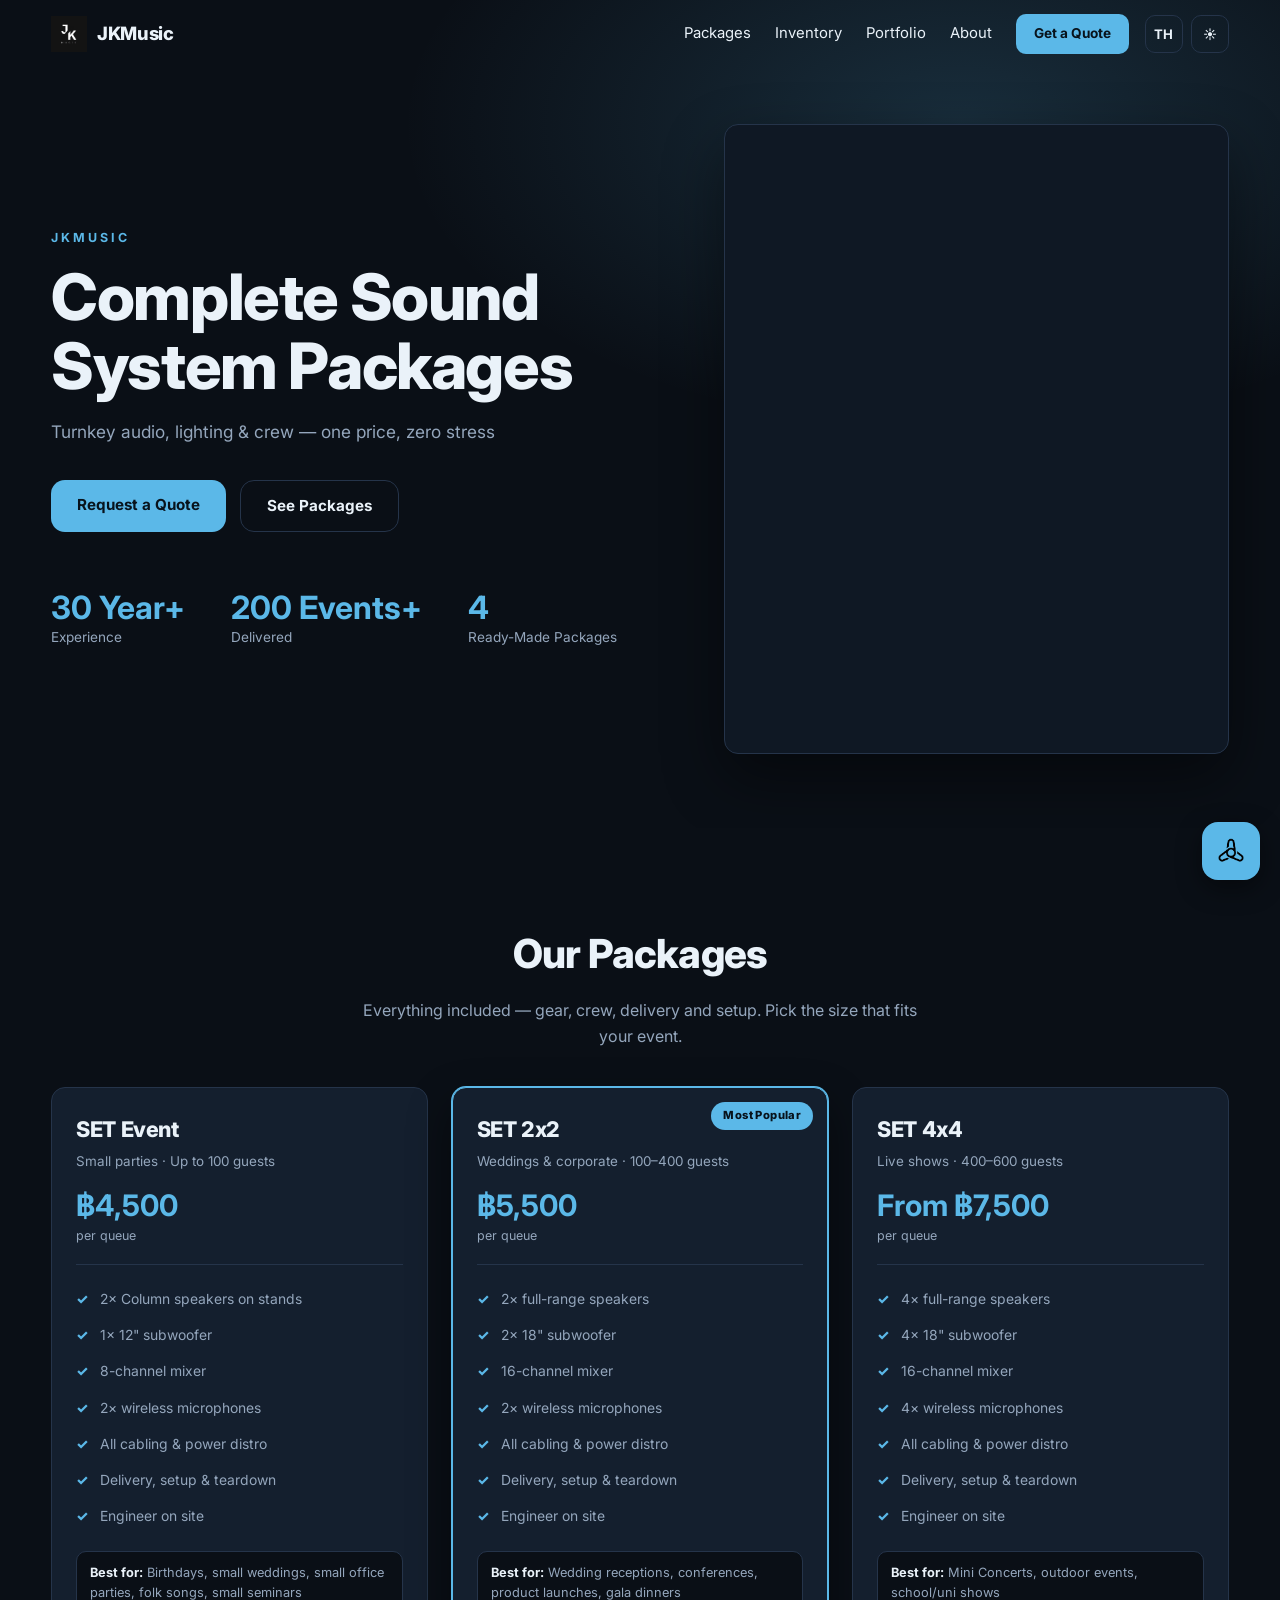
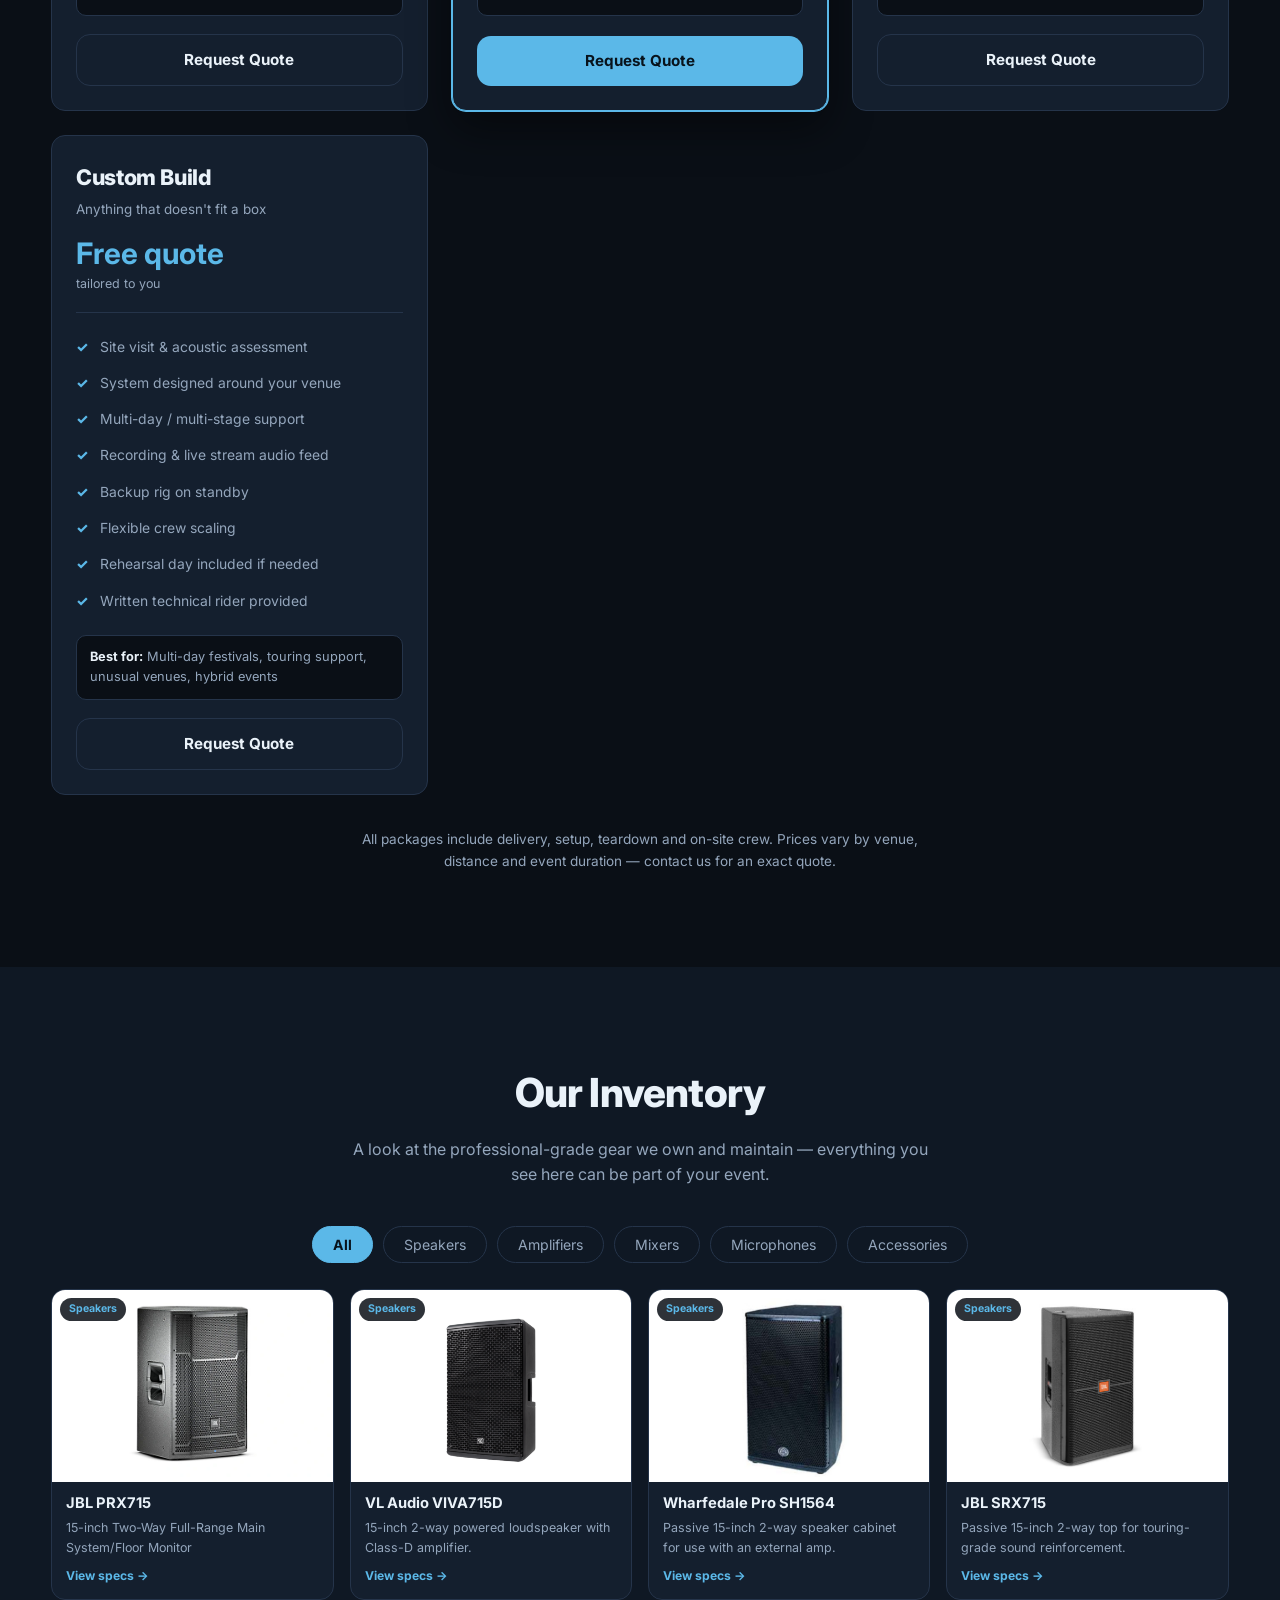
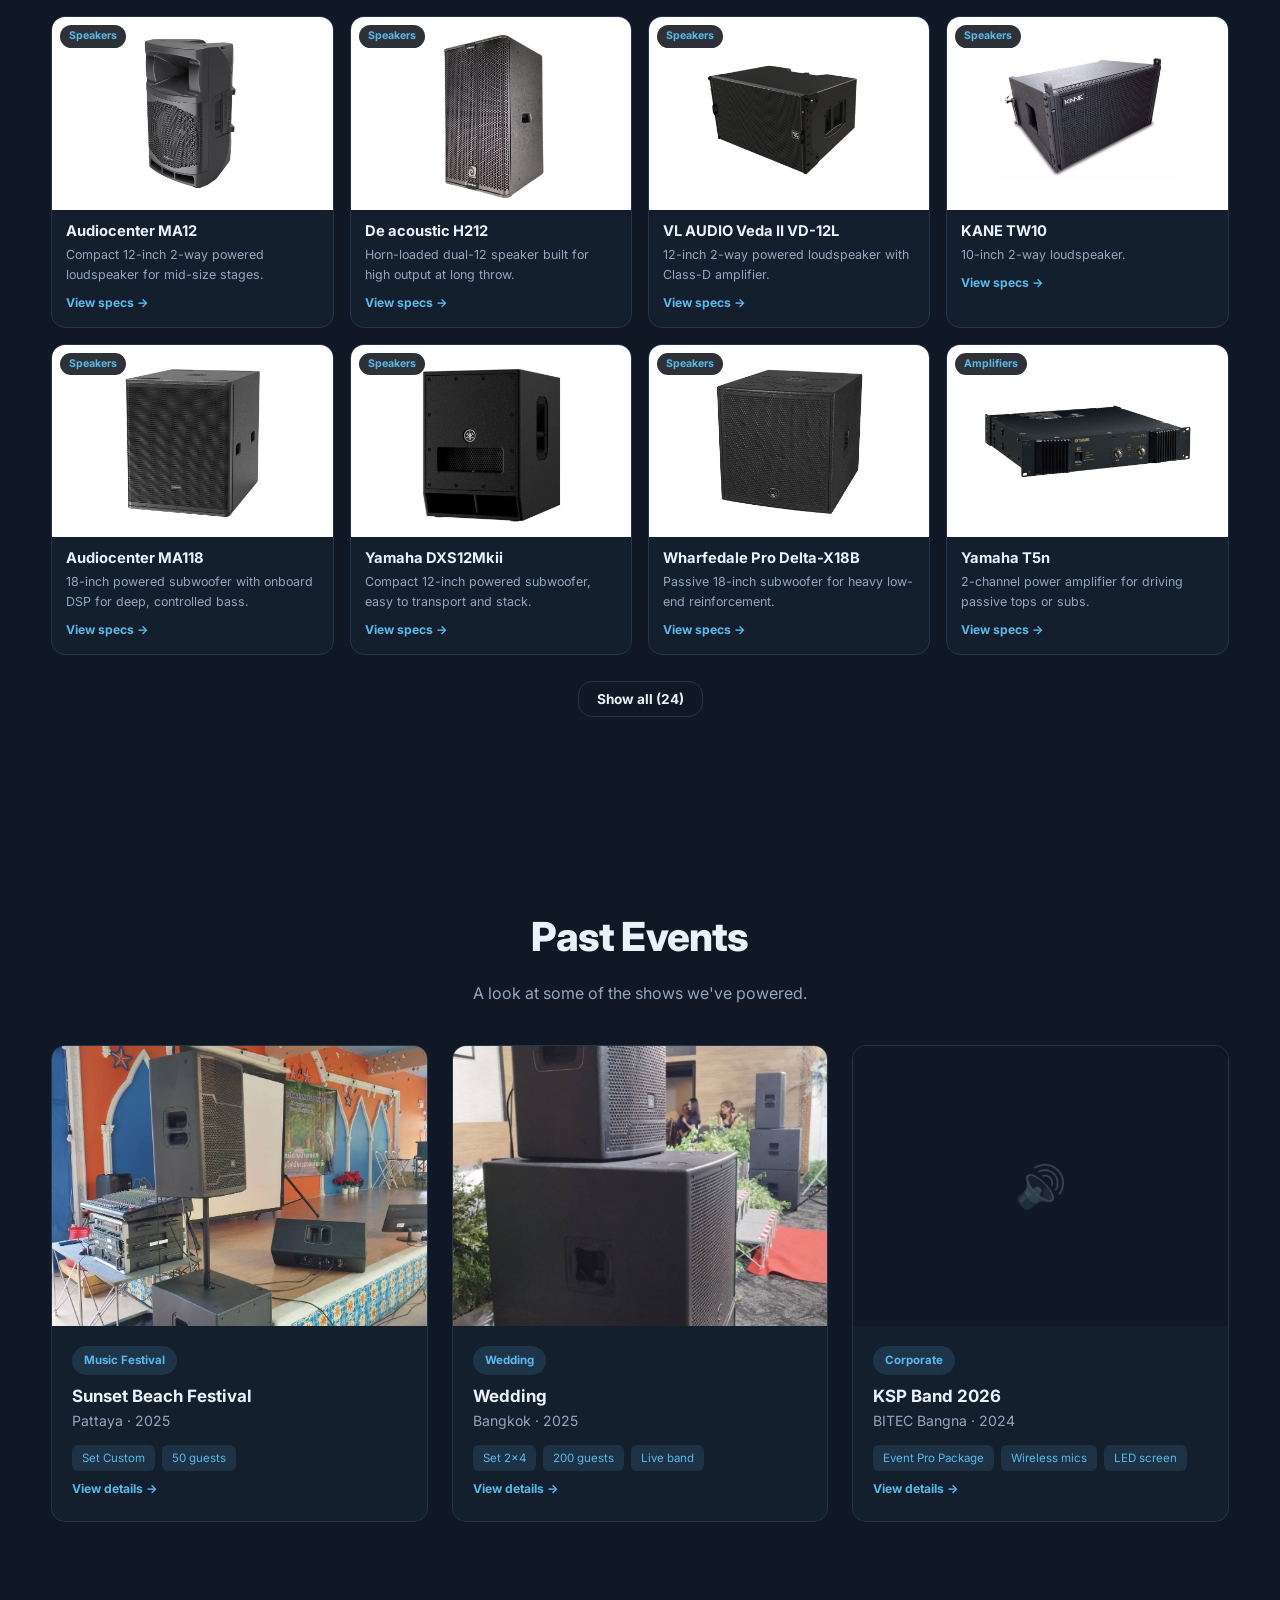
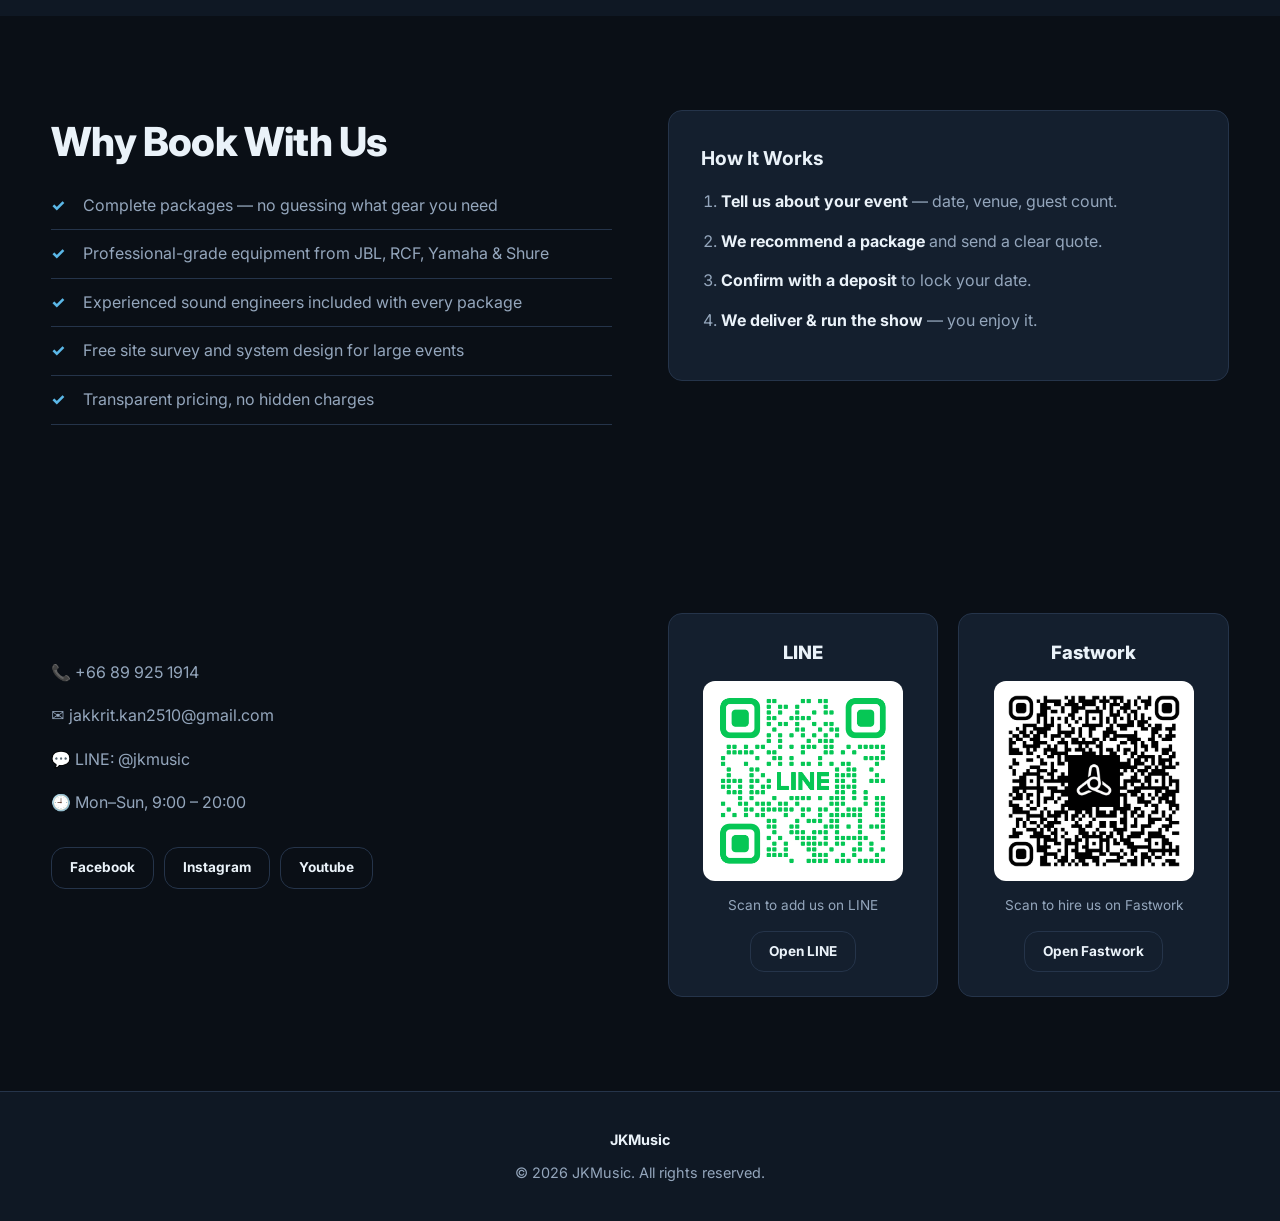
==== public/index.html @ 22e5cb85 "firebase deploy" ====
<!DOCTYPE html>
<html lang="en" data-theme="dark">
<head>
  <meta charset="UTF-8">
  <meta name="viewport" content="width=device-width, initial-scale=1.0">
  <title>JK.Music — Sound System Rental</title>
  <meta name="description" content="JKMusic">
  <link rel="icon" href="images/logo.png">
  <link rel="preconnect" href="https://fonts.googleapis.com">
  <link rel="preconnect" href="https://fonts.gstatic.com" crossorigin>
  <link href="https://fonts.googleapis.com/css2?family=Inter:wght@400;600;700;800&family=Noto+Sans+Thai:wght@400;600;700;800&display=swap" rel="stylesheet">
  <link rel="stylesheet" href="style.css">
</head>
<body>

<header id="nav">
  <div class="container nav-inner">
    <a href="#home" class="logo">
      <img id="logoImg" alt="" onerror="this.remove();document.getElementById('logoMark').style.display='block'">
      <span id="logoMark" class="dot" style="display:none"></span>
      <span id="logoName"></span>
    </a>

    <nav id="menu">
      <a href="#packages"  data-nav="packages"></a>
      <a href="#inventory" data-nav="inventory"></a>
      <a href="#portfolio" data-nav="portfolio"></a>
      <a href="#about"     data-nav="about"></a>
      <a href="#contact" class="btn-sm" data-nav="quote"></a>
    </nav>

    <div class="toggles">
      <button id="langBtn" class="tgl" aria-label="Switch language"><span id="langTxt">TH</span></button>
      <button id="themeBtn" class="tgl" aria-label="Switch theme"><span id="themeTxt">☀</span></button>
      <button id="burger" aria-label="Menu">☰</button>
    </div>
  </div>
</header>

<section id="home" class="hero">
  <div class="container hero-inner">
    <div class="hero-text">
      <p class="eyebrow" id="heroSub"></p>
      <h1 id="heroTitle"></h1>
      <p class="lead" id="heroTag"></p>
      <div class="hero-btns">
        <a href="#contact" class="btn" id="heroCta1"></a>
        <a href="#packages" class="btn ghost" id="heroCta2"></a>
      </div>
      <div class="stats" id="stats"></div>
    </div>

    <div class="hero-media">
      <div class="slides" id="slides"></div>
    </div>
  </div>
</section>

<section id="packages" class="section">
  <div class="container">
    <h2 class="title" data-ui="packages.title"></h2>
    <p class="sub" data-ui="packages.sub"></p>
    <div class="pkg-grid" id="packageGrid"></div>
    <p class="pkg-foot" data-ui="packages.foot"></p>
  </div>
</section>

<section id="inventory" class="section alt">
  <div class="container">
    <h2 class="title" data-ui="inventory.title"></h2>
    <p class="sub" data-ui="inventory.sub"></p>
    <div class="filters" id="invFilters"></div>
    <div class="grid" id="inventoryShowcaseGrid"></div>
    <div class="more" id="invMore"></div>
  </div>
</section>

<section id="portfolio" class="section alt">
  <div class="container">
    <h2 class="title" data-ui="portfolio.title"></h2>
    <p class="sub" data-ui="portfolio.sub"></p>
    <div class="grid" id="portfolioGrid"></div>
  </div>
</section>

<section id="about" class="section">
  <div class="container about">
    <div>
      <h2 class="title left" data-ui="about.title"></h2>
      <ul class="checks" id="aboutPoints"></ul>
    </div>
    <div class="about-card">
      <h3 data-ui="about.howTitle"></h3>
      <ol class="steps" id="aboutSteps"></ol>
    </div>
  </div>
</section>

<section id="contact" class="section">
  <div class="container contact">
    <div>
      <h2 class="title left" data-ui="contact.title"></h2>
      <p class="sub left" data-ui="contact.sub"></p>
      <ul class="info" id="contactInfo"></ul>
      <div class="socials" id="socials"></div>
    </div>

    <div class="qr-grid" id="qrBox"></div>
  </div>
</section>

<footer>
  <div class="container foot">
    <p id="footName"></p>
    <p id="footAddr"></p>
    <p class="tiny">© <span id="year"></span> <span id="footName2"></span>. <span data-ui="footer.rights"></span></p>
  </div>
</footer>

<div id="specModal" class="spec-modal" role="dialog" aria-modal="true" aria-labelledby="specTitle">
  <div class="spec-box">
    <button class="spec-close" id="specClose" aria-label="Close">&times;</button>
    <div class="spec-img" id="specImg"></div>
    <div class="spec-info">
      <span class="tag flat" id="specCat"></span>
      <h3 id="specTitle"></h3>
      <p class="desc" id="specDesc"></p>
      <h4 id="specHead"></h4>
      <ul class="spec-list" id="specList"></ul>
      <a href="#contact" class="btn full" id="specCta"></a>
    </div>
  </div>
</div>

<div id="evtModal" class="evt-modal" role="dialog" aria-modal="true" aria-labelledby="evtTitle">
  <div class="evt-box">
    <button class="spec-close" id="evtClose" aria-label="Close">&times;</button>
    <div class="evt-gallery">
      <div class="evt-track" id="evtTrack"></div>
      <button class="evt-nav prev" id="evtPrev" aria-label="Previous">&#8249;</button>
      <button class="evt-nav next" id="evtNext" aria-label="Next">&#8250;</button>
      <span class="evt-count" id="evtCount"></span>
      <div class="evt-dots" id="evtDots"></div>
    </div>
    <div class="evt-info">
      <span class="tag flat" id="evtCat"></span>
      <h3 id="evtTitle"></h3>
      <p class="meta" id="evtMeta"></p>
      <div class="tags" id="evtTags"></div>
      <h4 id="evtHead"></h4>
      <ul class="spec-list" id="evtSetup"></ul>
      <a href="#contact" class="btn full" id="evtCta"></a>
    </div>
  </div>
</div>

<div id="lightbox" class="lightbox">
  <span class="close">&times;</span>
  <img id="lbImg" alt="">
  <p id="lbCap"></p>
</div>

<a id="fwFloat" class="fw-float" target="_blank" rel="noopener" aria-label="Hire us on Fastwork">
  <img id="fwIcon" alt="Fastwork" onerror="this.replaceWith(Object.assign(document.createElement('span'),{className:'fw-txt',textContent:'FW'}))">
</a>

<script src="data.js"></script>
<script src="app.js"></script>
</body>
</html>
---- public/style.css ----
/* ============ BRAND PALETTE ============
   Brown  #A5764B   Navy #101A2B
   Black  #0A0C10   White #FFFFFF
======================================== */
:root{
  --bg:#0A0F16; --bg2:#0F1824; --card:#141F2E; --line:#25344A;
  --txt:#EAF2F9; --mut:#94A6BC;
  --acc:#5BB8E8;
  --acc2:#8AD0F5;
  --accTxt:#08131C;
  --shadow:rgba(0,0,0,.45);
  --heroGlow:rgba(91,184,232,.18);
  --r:14px;
}
[data-theme="light"]{
  --bg:#FFFFFF; --bg2:#F2F7FB; --card:#FFFFFF; --line:#D9E6F0;
  --txt:#0F1E2E; --mut:#54687E;
  --acc:#1B87C9;
  --acc2:#0F6DA6;
  --accTxt:#FFFFFF;
  --shadow:rgba(15,30,46,.12);
  --heroGlow:rgba(27,135,201,.12);
  --r:14px;
}

*{margin:0;padding:0;box-sizing:border-box}
html{scroll-behavior:smooth;scroll-padding-top:80px}
body{font-family:Inter,system-ui,sans-serif;background:var(--bg);color:var(--txt);
line-height:1.6;transition:background .3s,color .3s}
body.th{font-family:"Noto Sans Thai",Inter,sans-serif;line-height:1.75}
img{max-width:100%;display:block}
a{color:inherit;text-decoration:none}
.container{width:min(1180px,92%);margin:0 auto}

/* ---- nav ---- */
#nav{position:fixed;inset:0 0 auto;z-index:50;transition:.3s}
#nav.solid{background:color-mix(in srgb,var(--bg) 92%,transparent);
backdrop-filter:blur(12px);border-bottom:1px solid var(--line)}
.nav-inner{display:flex;align-items:center;justify-content:space-between;gap:16px;padding:14px 0}
.logo{font-weight:800;font-size:1.15rem;display:flex;align-items:center;gap:10px;letter-spacing:-.4px}
.logo img{height:36px;width:auto;object-fit:contain}
.dot{width:11px;height:11px;border-radius:50%;background:var(--acc);box-shadow:0 0 14px var(--acc)}
#menu{display:flex;align-items:center;gap:24px;font-size:.93rem;margin-left:auto}
#menu a:hover{color:var(--acc)}
.toggles{display:flex;align-items:center;gap:8px}
.tgl{width:38px;height:38px;border-radius:10px;background:transparent;border:1px solid var(--line);
color:var(--txt);cursor:pointer;font-size:.82rem;font-weight:700;font-family:inherit;transition:.2s}
.tgl:hover{border-color:var(--acc);color:var(--acc)}
#burger{display:none;background:none;border:0;color:var(--txt);font-size:1.5rem;cursor:pointer;padding:0 4px}

/* ---- buttons ---- */
.btn{display:inline-block;background:var(--acc);color:var(--accTxt);font-weight:700;padding:13px 26px;
border-radius:var(--r);border:0;cursor:pointer;font-size:.95rem;transition:.2s;text-align:center;font-family:inherit}
.btn:hover{background:var(--acc2);transform:translateY(-2px)}
.btn.ghost{background:transparent;color:var(--txt);border:1px solid var(--line)}
.btn.ghost:hover{border-color:var(--acc);color:var(--acc);background:transparent}
.btn.sm,.btn-sm{padding:9px 18px;font-size:.85rem}
.btn-sm{background:var(--acc);color:var(--accTxt);font-weight:700;border-radius:10px;transition:.2s}
.btn-sm:hover{background:var(--acc2)}
.btn.full{width:100%}

/* ---- hero ---- */
.hero{min-height:92vh;display:flex;align-items:center;position:relative;overflow:hidden;
background:radial-gradient(900px 500px at 75% 15%,var(--heroGlow),transparent 62%),var(--bg)}
.hero-inner{padding:120px 0 70px;display:grid;grid-template-columns:1.1fr .9fr;gap:56px;align-items:center}
.eyebrow{color:var(--acc);letter-spacing:3px;font-size:.78rem;font-weight:700;margin-bottom:14px}
h1{font-size:clamp(2.1rem,5.6vw,4rem);line-height:1.08;font-weight:800;letter-spacing:-1.4px}
.lead{color:var(--mut);font-size:1.08rem;margin:18px 0 34px;max-width:50ch}
.hero-btns{display:flex;gap:14px;flex-wrap:wrap}
.stats{display:flex;gap:46px;margin-top:60px;flex-wrap:wrap}
.stat b{display:block;font-size:2rem;color:var(--acc);line-height:1}
.stat span{color:var(--mut);font-size:.85rem}

.hero-media{position:relative;aspect-ratio:4/5;border-radius:var(--r);overflow:hidden;
border:1px solid var(--line);box-shadow:0 24px 60px var(--shadow);background:var(--bg2)}

/* ---- sections ---- */
.section{padding:94px 0}
.section.alt{background:var(--bg2)}
.title{font-size:clamp(1.75rem,3.8vw,2.5rem);font-weight:800;letter-spacing:-.8px;text-align:center}
.title.left{text-align:left}
.sub{color:var(--mut);text-align:center;margin:12px auto 38px;max-width:58ch}
.sub.left{text-align:left;margin-left:0}

/* ---- packages ---- */
.pkg-grid{display:grid;gap:24px;grid-template-columns:repeat(auto-fit,minmax(280px,1fr));align-items:stretch}
.pkg{background:var(--card);border:1px solid var(--line);border-radius:var(--r);
overflow:hidden;position:relative;transition:.25s;display:flex;flex-direction:column}
.pkg:hover{transform:translateY(-6px);box-shadow:0 18px 44px var(--shadow)}
.pkg.featured{border-color:var(--acc);box-shadow:0 0 0 1px var(--acc),0 18px 44px var(--shadow)}
.badge{position:absolute;top:14px;right:14px;z-index:2;background:var(--acc);color:var(--accTxt);
font-size:.7rem;font-weight:800;padding:5px 12px;border-radius:99px;letter-spacing:.4px}
.pkg-thumb{aspect-ratio:16/10;overflow:hidden;cursor:zoom-in;background:var(--bg2)}
.pkg-thumb img{width:100%;height:100%;object-fit:cover;transition:.4s}
.pkg:hover .pkg-thumb img{transform:scale(1.06)}
.pkg-body{padding:24px;display:flex;flex-direction:column;flex:1}
.pkg-body h3{font-size:1.35rem;font-weight:800;letter-spacing:-.4px}
.pkg-for{color:var(--mut);font-size:.84rem;margin-top:4px}
.pkg-price{margin:16px 0;padding-bottom:16px;border-bottom:1px solid var(--line)}
.pkg-price b{font-size:1.85rem;color:var(--acc);display:block;line-height:1.15}
.pkg-price span{font-size:.78rem;color:var(--mut)}
.pkg-list{list-style:none;margin-bottom:16px}
.pkg-list li{position:relative;padding:7px 0 7px 24px;font-size:.87rem;color:var(--mut)}
.pkg-list li::before{content:"✓";position:absolute;left:0;color:var(--acc);font-weight:800}
.pkg-best{font-size:.8rem;color:var(--mut);background:var(--bg);border:1px solid var(--line);
border-radius:10px;padding:11px 13px;margin-bottom:18px}
.pkg-best b{color:var(--txt)}
.pkg-body .btn{margin-top:auto}
.pkg-foot{text-align:center;color:var(--mut);font-size:.85rem;margin:34px auto 0;max-width:62ch}

/* ---- filters ---- */
.filters{display:flex;gap:10px;justify-content:center;flex-wrap:wrap;margin-bottom:38px}
.chip{background:transparent;border:1px solid var(--line);color:var(--mut);padding:9px 20px;
border-radius:99px;cursor:pointer;font-size:.88rem;transition:.2s;font-family:inherit}
.chip:hover{color:var(--txt);border-color:var(--acc)}
.chip.on{background:var(--acc);color:var(--accTxt);border-color:var(--acc);font-weight:700}

/* ---- cards ---- */
.grid{display:grid;gap:24px;grid-template-columns:repeat(auto-fill,minmax(300px,1fr))}
.card{background:var(--card);border:1px solid var(--line);border-radius:var(--r);overflow:hidden;transition:.25s}
.card:hover{transform:translateY(-5px);border-color:var(--acc);box-shadow:0 16px 40px var(--shadow)}
.thumb{position:relative;aspect-ratio:4/3;overflow:hidden;cursor:zoom-in;background:var(--bg2)}
.thumb img{width:100%;height:100%;object-fit:cover;transition:.4s}
.card:hover .thumb img{transform:scale(1.06)}
.ph{width:100%;height:100%;display:grid;place-items:center;font-size:2.6rem;opacity:.25}
.tag{position:absolute;top:12px;left:12px;background:color-mix(in srgb,var(--bg) 85%,transparent);
color:var(--acc);padding:5px 12px;border-radius:99px;font-size:.72rem;font-weight:700}
.tag.flat{position:static;display:inline-block;background:color-mix(in srgb,var(--acc) 14%,transparent);margin-bottom:8px}
.body{padding:20px}
.body h3{font-size:1.06rem;font-weight:700}
.price{color:var(--acc);font-weight:700;margin:6px 0 10px}
.desc,.meta{color:var(--mut);font-size:.88rem}
.specs{list-style:none;margin:14px 0;display:flex;flex-wrap:wrap;gap:7px}
.specs li{font-size:.74rem;background:var(--bg2);border:1px solid var(--line);
padding:4px 10px;border-radius:6px;color:var(--mut)}
.work{cursor:zoom-in}
.tags{display:flex;flex-wrap:wrap;gap:7px;margin-top:12px}
.tags span{font-size:.72rem;color:var(--acc);background:color-mix(in srgb,var(--acc) 12%,transparent);
padding:4px 10px;border-radius:6px}

/* ---- about ---- */
.about,.contact{display:grid;grid-template-columns:1fr 1fr;gap:56px;align-items:start}
.checks{list-style:none;margin-top:8px}
.checks li{padding:11px 0 11px 32px;position:relative;border-bottom:1px solid var(--line);color:var(--mut)}
.checks li::before{content:"✓";position:absolute;left:0;color:var(--acc);font-weight:800}
.about-card{background:var(--card);border:1px solid var(--line);border-radius:var(--r);padding:32px}
.about-card h3{margin-bottom:16px;font-size:1.2rem}
.steps{padding-left:20px;color:var(--mut)}
.steps li{margin-bottom:14px}
.steps b{color:var(--txt)}

/* ---- contact ---- */
.info{list-style:none;margin:22px 0}
.info li{padding:9px 0;color:var(--mut)}
.info a:hover{color:var(--acc)}
.socials{display:flex;gap:10px;flex-wrap:wrap}
.form{background:var(--card);border:1px solid var(--line);border-radius:var(--r);padding:30px;display:grid;gap:15px}
.form .row{display:grid;grid-template-columns:1fr 1fr;gap:15px}
label{display:block;font-size:.82rem;color:var(--mut);font-weight:600}
input,select,textarea{width:100%;margin-top:6px;background:var(--bg);border:1px solid var(--line);
border-radius:10px;padding:12px;color:var(--txt);font-family:inherit;font-size:.92rem}
input:focus,select:focus,textarea:focus{outline:none;border-color:var(--acc)}
textarea{resize:vertical}
.note{font-size:.78rem;color:var(--mut);text-align:center}

/* ---- lightbox + float ---- */
.lightbox{position:fixed;inset:0;background:rgba(0,0,0,.94);display:none;place-items:center;z-index:100;padding:24px}
.lightbox.open{display:grid}
.lightbox img{max-width:92vw;max-height:82vh;object-fit:contain;border-radius:10px}
#lbCap{text-align:center;color:#B9C2CE;margin-top:14px}
.close{position:absolute;top:18px;right:28px;font-size:2.4rem;cursor:pointer;color:#fff;line-height:1}
.wa-float{position:fixed;right:20px;bottom:20px;width:56px;height:56px;border-radius:50%;
background:#25D366;display:grid;place-items:center;font-size:1.5rem;z-index:60;
box-shadow:0 8px 24px var(--shadow);transition:.2s}
.wa-float:hover{transform:scale(1.1)}

/* ---- footer ---- */
footer{background:var(--bg2);border-top:1px solid var(--line);padding:36px 0;text-align:center}
.foot p{color:var(--mut);font-size:.9rem}
#footName{color:var(--txt);font-weight:700}
.tiny{font-size:.78rem;margin-top:10px}

/* ---- mobile ---- */
@media(max-width:900px){
  #menu{position:absolute;top:100%;left:0;right:0;background:var(--bg2);flex-direction:column;
  padding:20px;gap:16px;border-bottom:1px solid var(--line);display:none;margin-left:0}
  #menu.open{display:flex}
  #burger{display:block}
  .about,.contact{grid-template-columns:1fr;gap:32px}
  .hero-inner{grid-template-columns:1fr;gap:36px}
  .hero-media{aspect-ratio:16/10;order:-1}
  .form .row{grid-template-columns:1fr}
  .stats{gap:28px}
  .section{padding:64px 0}
  .hero{min-height:auto}
}

/* ---- hero slideshow ---- */
.slides{position:absolute;inset:0}
.slides .slide{position:absolute;inset:0;background-size:cover;background-position:center;
opacity:0;transition:opacity 1.4s ease-in-out;transform:scale(1.04)}
.slides .slide.on{opacity:1;animation:kb 7s ease-out forwards}
@keyframes kb{from{transform:scale(1.04)}to{transform:scale(1.1)}}

/* ---- fastwork float ---- */
.fw-float{position:fixed;right:20px;bottom:20px;width:58px;height:58px;border-radius:16px;
background:var(--acc);display:grid;place-items:center;z-index:60;overflow:hidden;
box-shadow:0 8px 26px var(--shadow);transition:.22s}
.fw-float:hover{transform:translateY(-3px) scale(1.06);background:var(--acc2)}
.fw-float img{width:64%;height:64%;object-fit:contain}
.fw-txt{color:var(--accTxt);font-weight:800;font-size:1.05rem;letter-spacing:-.5px}

/* ---- compact inventory showcase ---- */
#inventoryShowcaseGrid{grid-template-columns:repeat(4,1fr);gap:16px}
#inventoryShowcaseGrid .thumb{aspect-ratio:16/11}
#inventoryShowcaseGrid .tag{top:8px;left:8px;padding:3px 9px;font-size:.66rem}
#inventoryShowcaseGrid .body{padding:12px 14px}
#inventoryShowcaseGrid .body h3{font-size:.92rem;line-height:1.3}
#inventoryShowcaseGrid .desc{font-size:.78rem;margin-top:4px;display:-webkit-box;
-webkit-line-clamp:2;-webkit-box-orient:vertical;overflow:hidden}
#invFilters{margin-bottom:26px}
.more{text-align:center;margin-top:26px}
@media(max-width:900px){
  #inventoryShowcaseGrid{grid-template-columns:repeat(3,1fr)}
}
@media(max-width:600px){
  #inventoryShowcaseGrid{grid-template-columns:repeat(2,1fr);gap:10px}
  #inventoryShowcaseGrid .body{padding:10px}
}

/* ---- QR contact cards ---- */
.qr-grid{display:grid;grid-template-columns:1fr 1fr;gap:20px}
.qr-card{background:var(--card);border:1px solid var(--line);border-radius:var(--r);
padding:24px;text-align:center;display:flex;flex-direction:column;align-items:center;gap:14px}
.qr-card h3{font-size:1.15rem;font-weight:800}
.qr-card img,.qr-card .ph{width:100%;max-width:200px;aspect-ratio:1;background:#fff;
border-radius:12px;padding:8px;object-fit:contain}
.qr-card .ph{font-size:.7rem;color:#555;opacity:1}
.qr-card p{color:var(--mut);font-size:.85rem}
@media(max-width:600px){.qr-grid{grid-template-columns:1fr}}

/* ---- inventory spec popup ---- */
#inventoryShowcaseGrid .card{cursor:pointer}
.spec-link{display:inline-block;margin-top:8px;font-size:.76rem;font-weight:700;color:var(--acc)}
.spec-modal{position:fixed;inset:0;z-index:90;display:none;place-items:center;padding:20px;
background:rgba(0,0,0,.72);backdrop-filter:blur(4px)}
.spec-modal.open{display:grid;animation:specFade .2s ease}
.spec-box{position:relative;display:grid;grid-template-columns:1fr 1fr;width:min(860px,100%);
max-height:90vh;overflow:auto;background:var(--card);border:1px solid var(--line);
border-radius:var(--r);box-shadow:0 30px 80px var(--shadow);animation:specPop .25s ease}
.spec-img{background:var(--bg2);min-height:280px;cursor:zoom-in}
.spec-img img{width:100%;height:100%;object-fit:cover}
.spec-info{padding:32px 28px;display:flex;flex-direction:column;gap:6px}
.spec-info h3{font-size:1.5rem;font-weight:800;letter-spacing:-.4px;line-height:1.2}
.spec-info h4{margin:18px 0 6px;font-size:.78rem;letter-spacing:2px;text-transform:uppercase;color:var(--acc)}
.spec-list{list-style:none;margin-bottom:20px}
.spec-list li{position:relative;padding:10px 0 10px 26px;border-bottom:1px solid var(--line);font-size:.92rem}
.spec-list li::before{content:"✓";position:absolute;left:0;color:var(--acc);font-weight:800}
.spec-info .btn{margin-top:auto}
.spec-close{position:absolute;top:10px;right:14px;z-index:2;width:36px;height:36px;border-radius:50%;
border:0;background:color-mix(in srgb,var(--bg) 80%,transparent);color:var(--txt);
font-size:1.6rem;line-height:1;cursor:pointer}
.spec-close:hover{color:var(--acc)}
@keyframes specFade{from{opacity:0}to{opacity:1}}
@keyframes specPop{from{opacity:0;transform:translateY(14px) scale(.97)}to{opacity:1;transform:none}}
@media(max-width:700px){
  .spec-box{grid-template-columns:1fr}
  .spec-img{min-height:0;aspect-ratio:16/10}
  .spec-info{padding:22px 20px}
}

/* ---- event popup + instagram-style gallery ---- */
.work{cursor:pointer}
.evt-modal{position:fixed;inset:0;z-index:90;display:none;place-items:center;padding:20px;
background:rgba(0,0,0,.78);backdrop-filter:blur(4px)}
.evt-modal.open{display:grid;animation:specFade .2s ease}
.evt-box{position:relative;display:grid;grid-template-columns:1.15fr .85fr;width:min(1000px,100%);
max-height:90vh;overflow:hidden;background:var(--card);border:1px solid var(--line);
border-radius:var(--r);box-shadow:0 30px 80px var(--shadow);animation:specPop .25s ease}
.evt-gallery{position:relative;background:#000;min-height:360px}
.evt-track{display:flex;height:100%;overflow-x:auto;scroll-snap-type:x mandatory;
scrollbar-width:none;-webkit-overflow-scrolling:touch}
.evt-track::-webkit-scrollbar{display:none}
.evt-slide{flex:0 0 100%;scroll-snap-align:center;display:grid;place-items:center;background:#000}
.evt-slide img{width:100%;height:100%;object-fit:contain;max-height:90vh}
.evt-slide .ph{color:#fff}
.evt-nav{position:absolute;top:50%;transform:translateY(-50%);width:38px;height:38px;border-radius:50%;
border:0;background:rgba(255,255,255,.85);color:#111;font-size:1.6rem;line-height:1;cursor:pointer;
display:grid;place-items:center;transition:.2s;z-index:2}
.evt-nav:hover{background:#fff;transform:translateY(-50%) scale(1.08)}
.evt-nav.prev{left:12px}.evt-nav.next{right:12px}
.evt-nav[hidden],.evt-dots[hidden],.evt-count[hidden]{display:none}
.evt-count{position:absolute;top:14px;left:14px;background:rgba(0,0,0,.6);color:#fff;
font-size:.74rem;font-weight:700;padding:4px 10px;border-radius:99px;z-index:2}
.evt-dots{position:absolute;bottom:14px;left:0;right:0;display:flex;justify-content:center;gap:6px;z-index:2}
.evt-dots i{width:7px;height:7px;border-radius:50%;background:rgba(255,255,255,.45);transition:.2s;cursor:pointer}
.evt-dots i.on{background:var(--acc);transform:scale(1.25)}
.evt-info{padding:32px 28px;display:flex;flex-direction:column;gap:6px;overflow-y:auto;max-height:90vh}
.evt-info h3{font-size:1.5rem;font-weight:800;letter-spacing:-.4px;line-height:1.2}
.evt-info h4{margin:18px 0 6px;font-size:.78rem;letter-spacing:2px;text-transform:uppercase;color:var(--acc)}
.evt-info .btn{margin-top:auto}
@media(max-width:800px){
  .evt-box{grid-template-columns:1fr;overflow-y:auto}
  .evt-gallery{min-height:0;aspect-ratio:4/3}
  .evt-info{max-height:none;overflow:visible;padding:22px 20px}
}
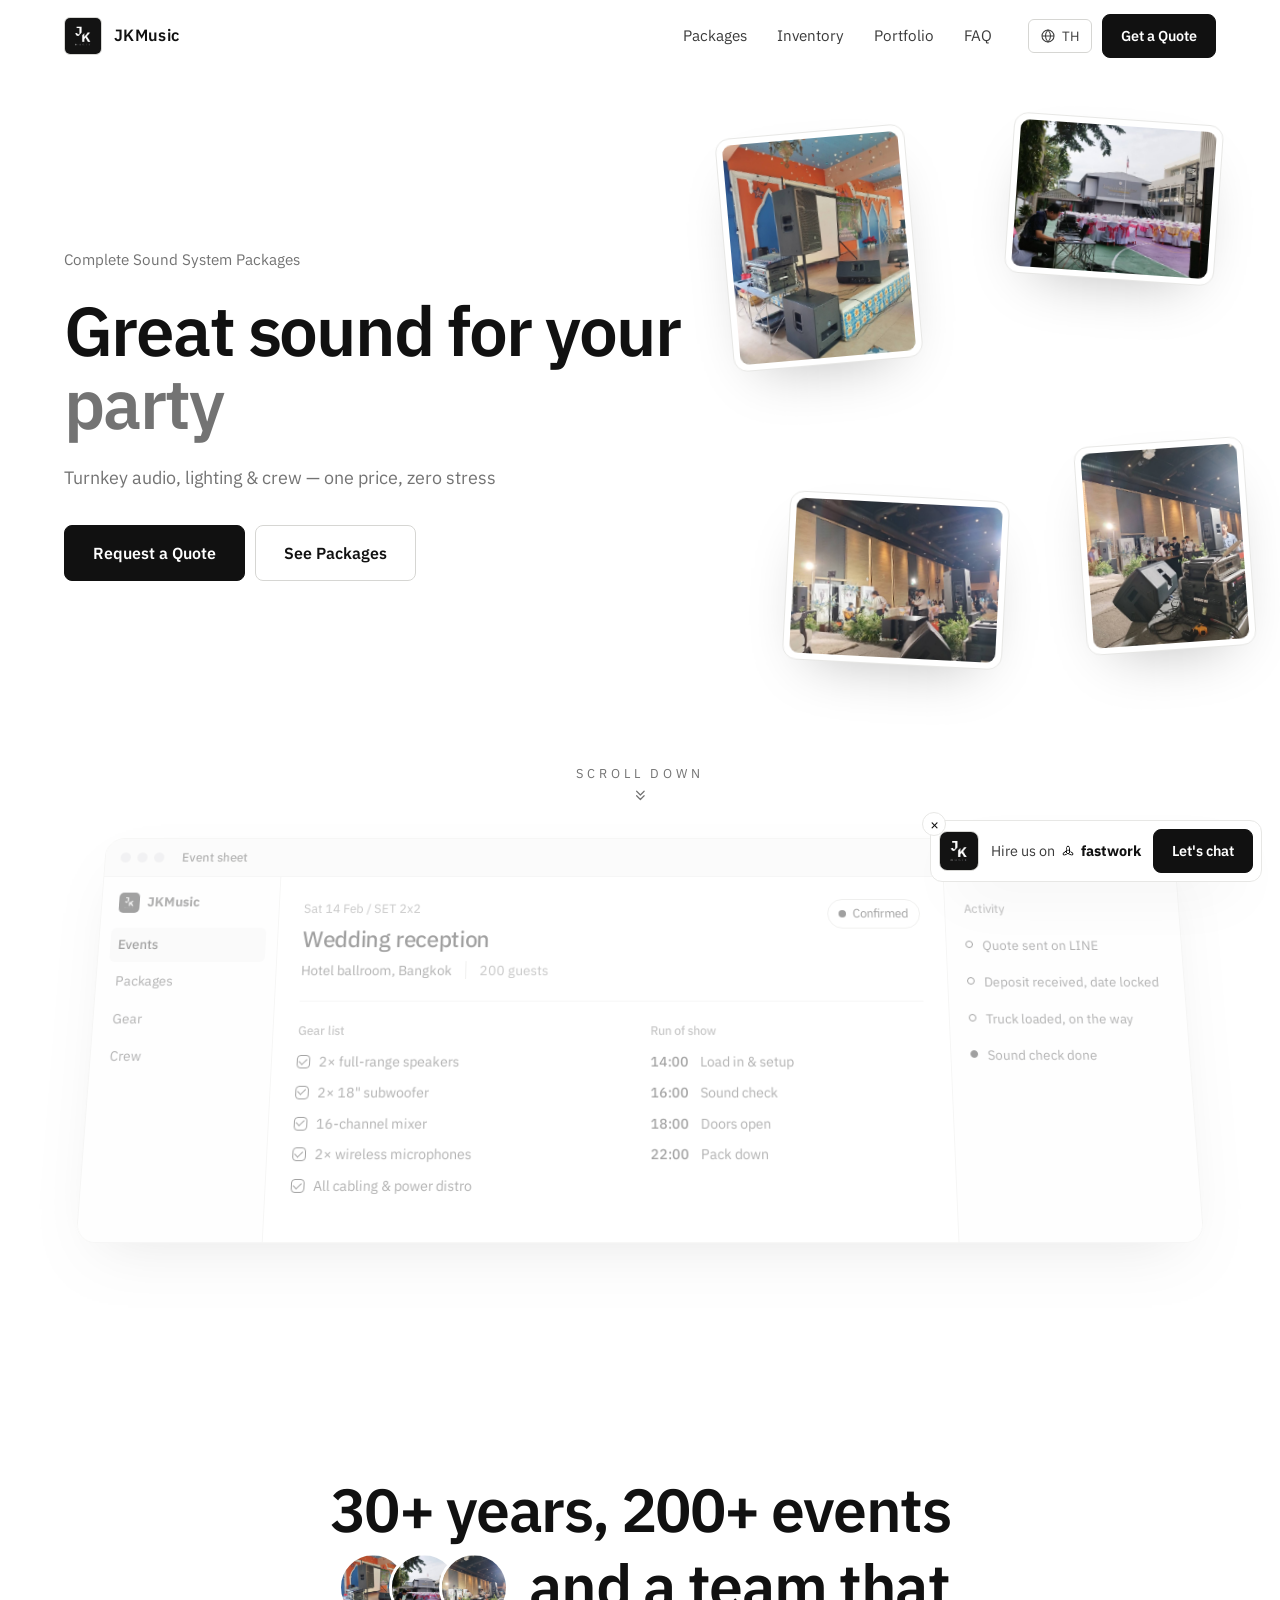
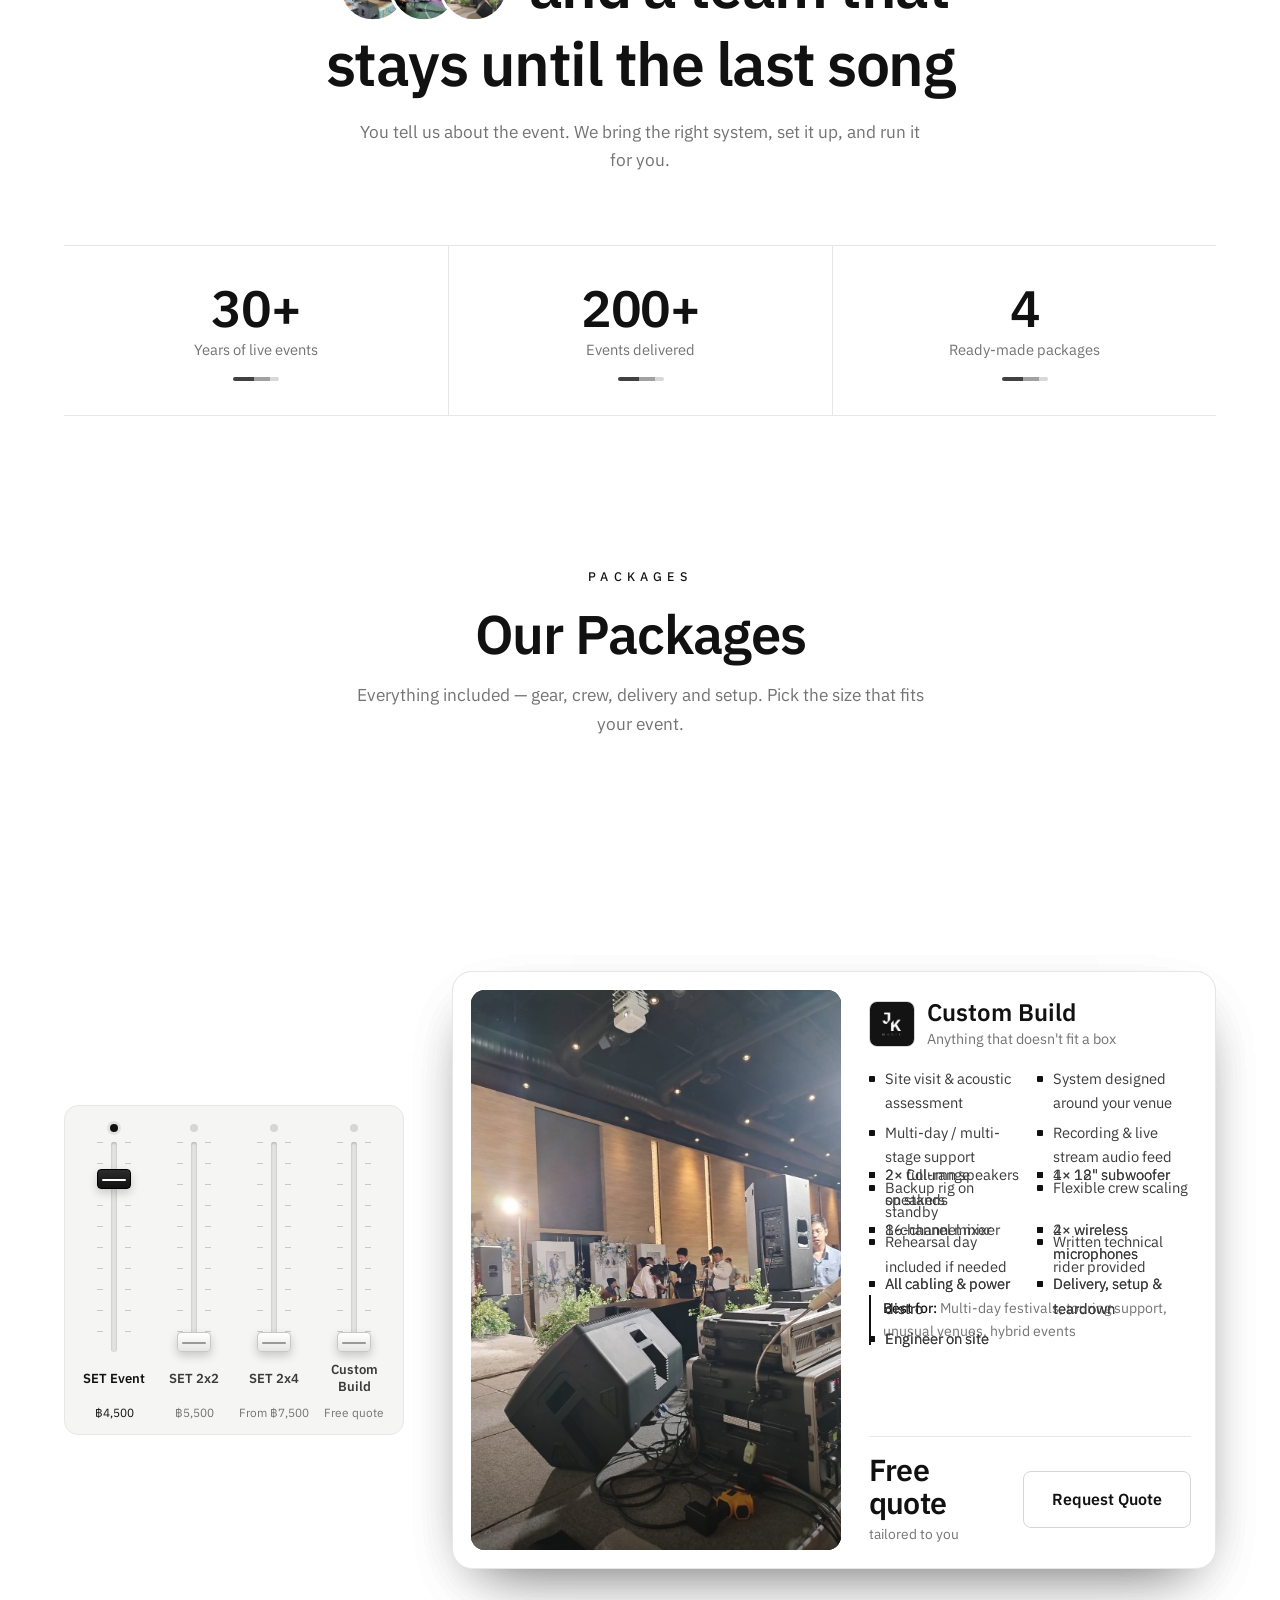
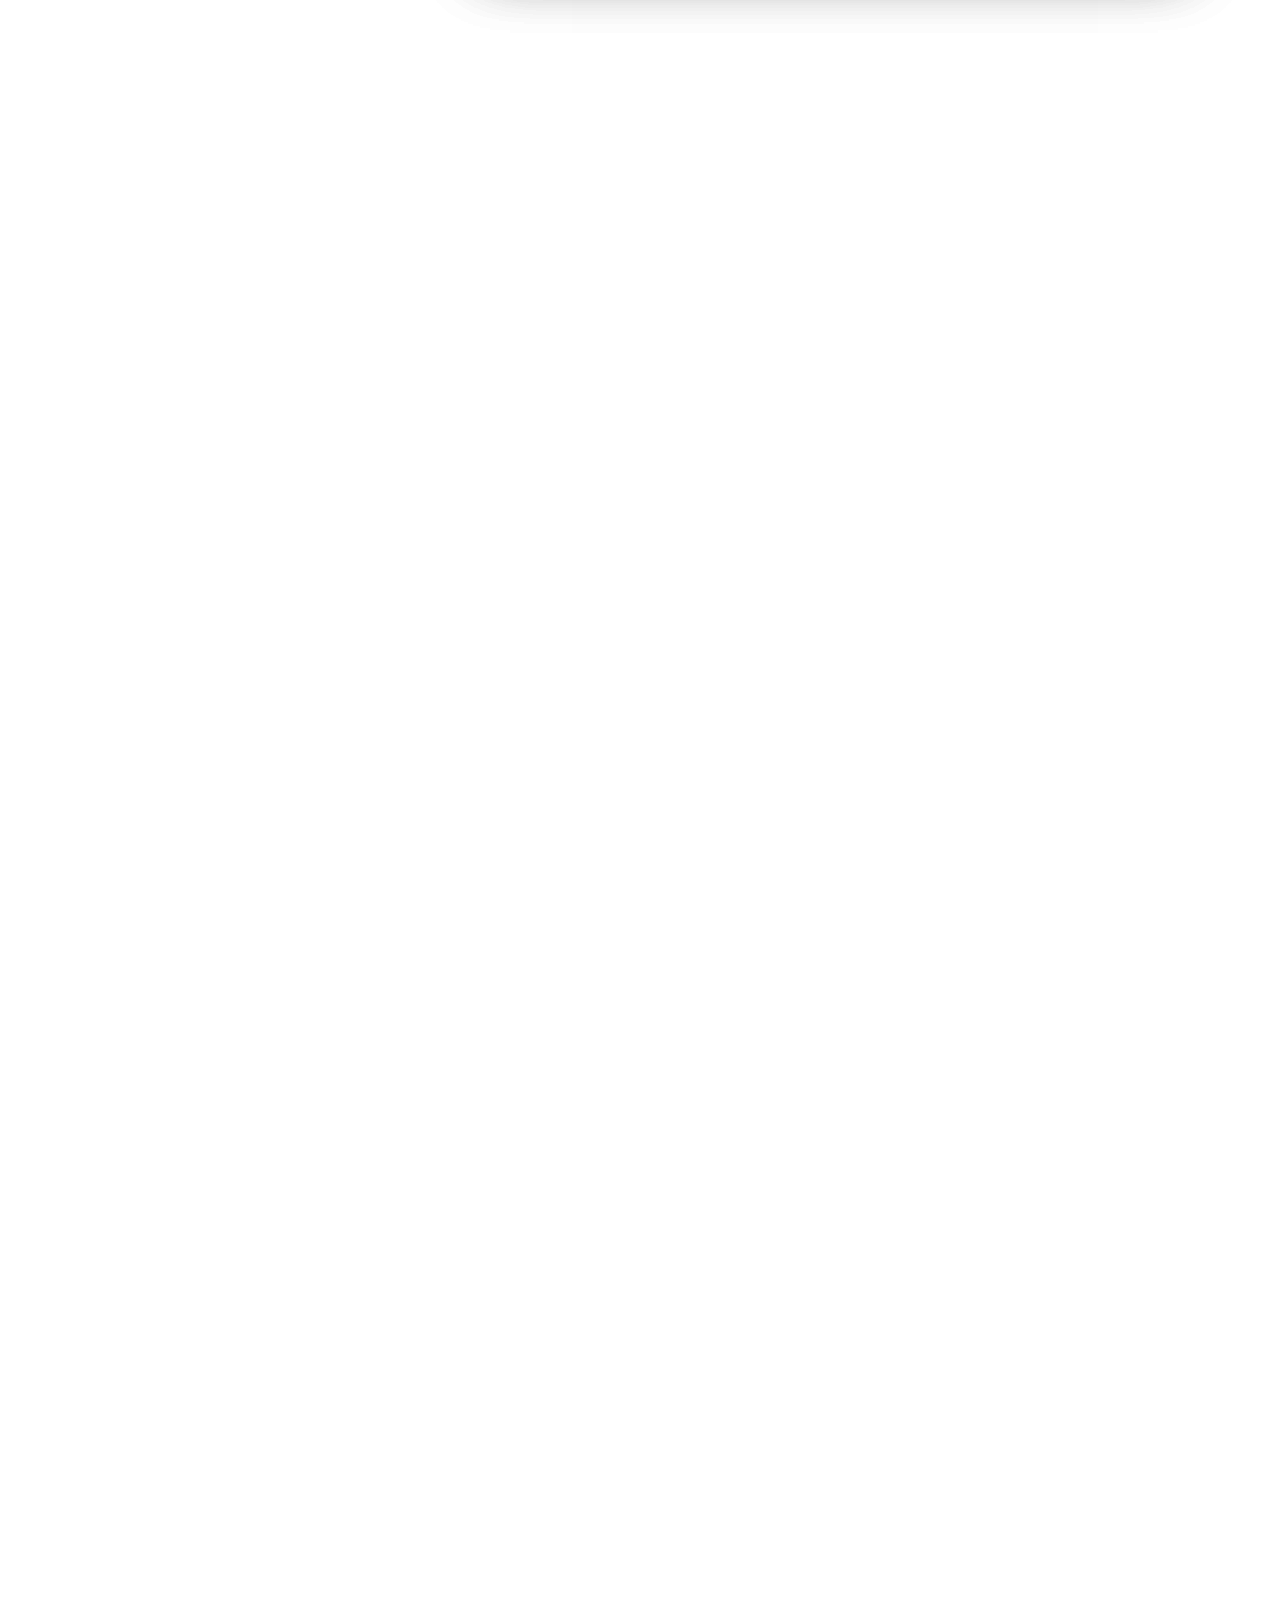
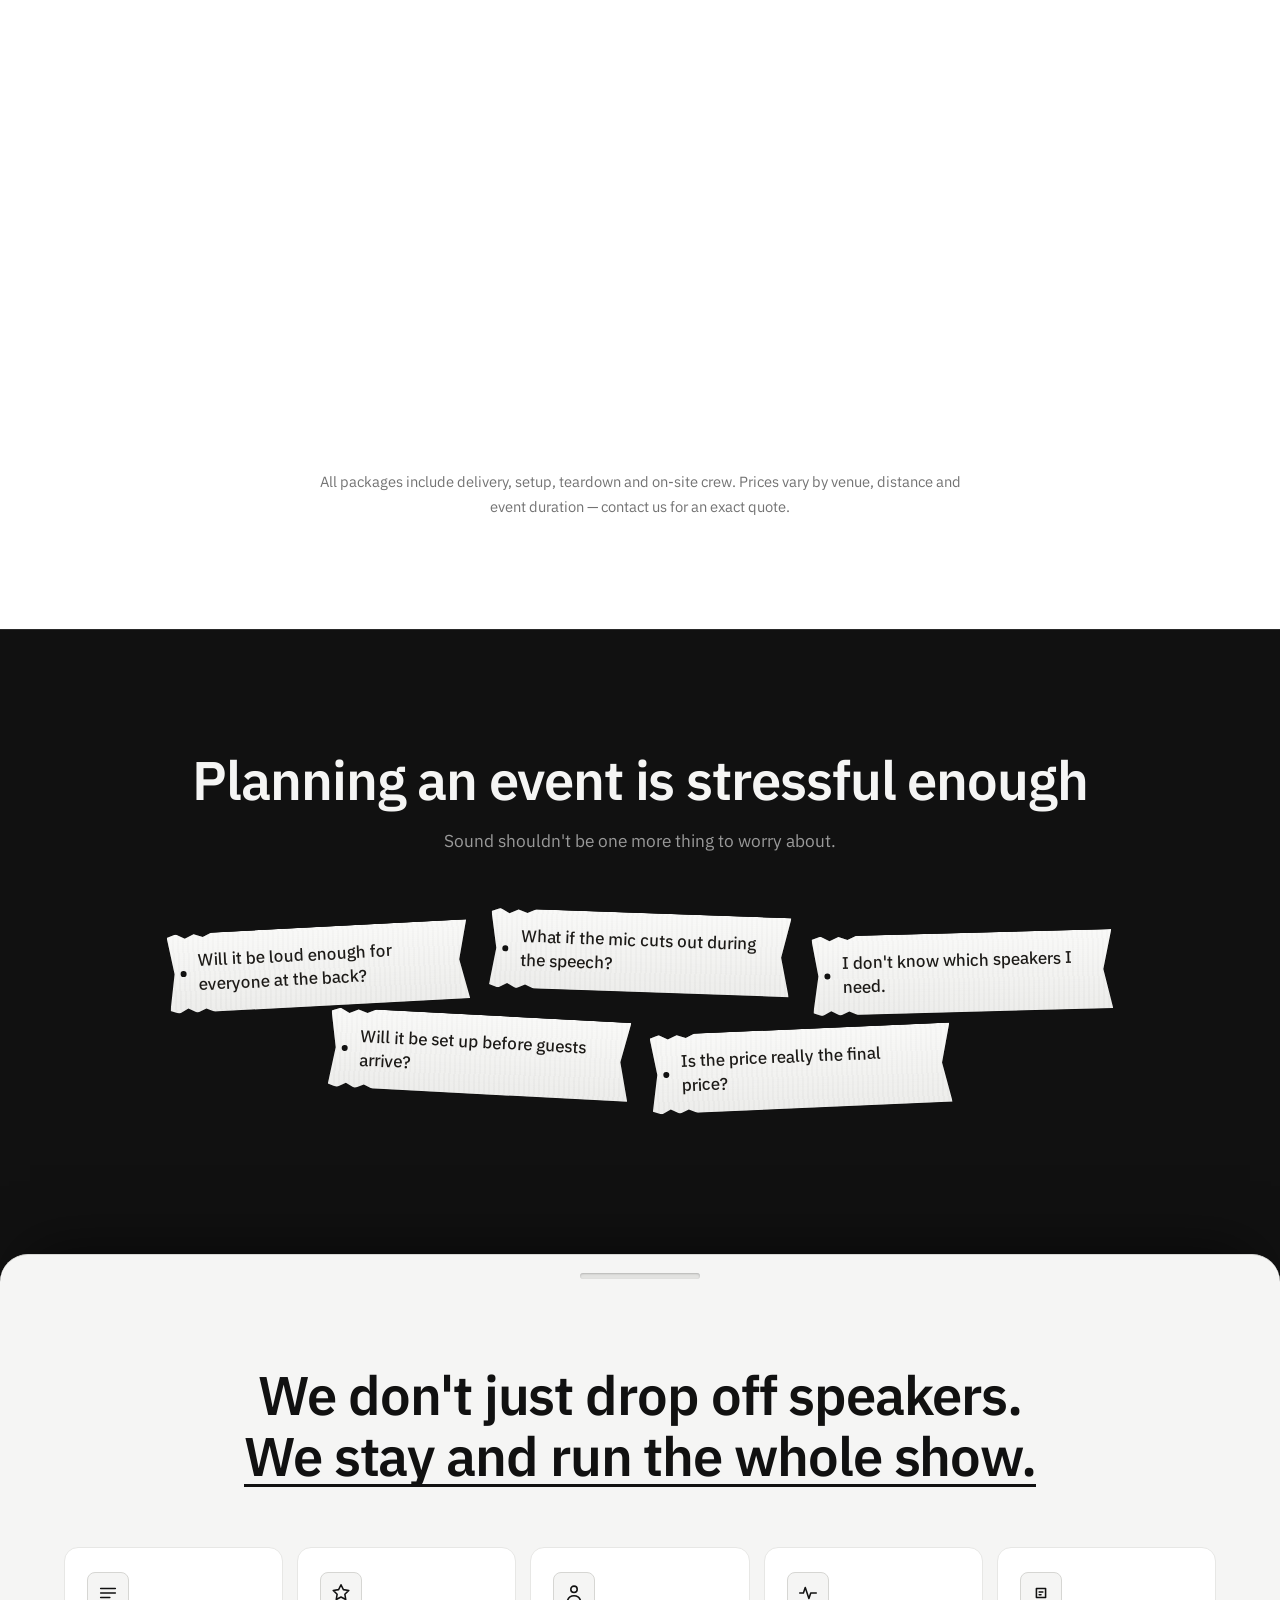
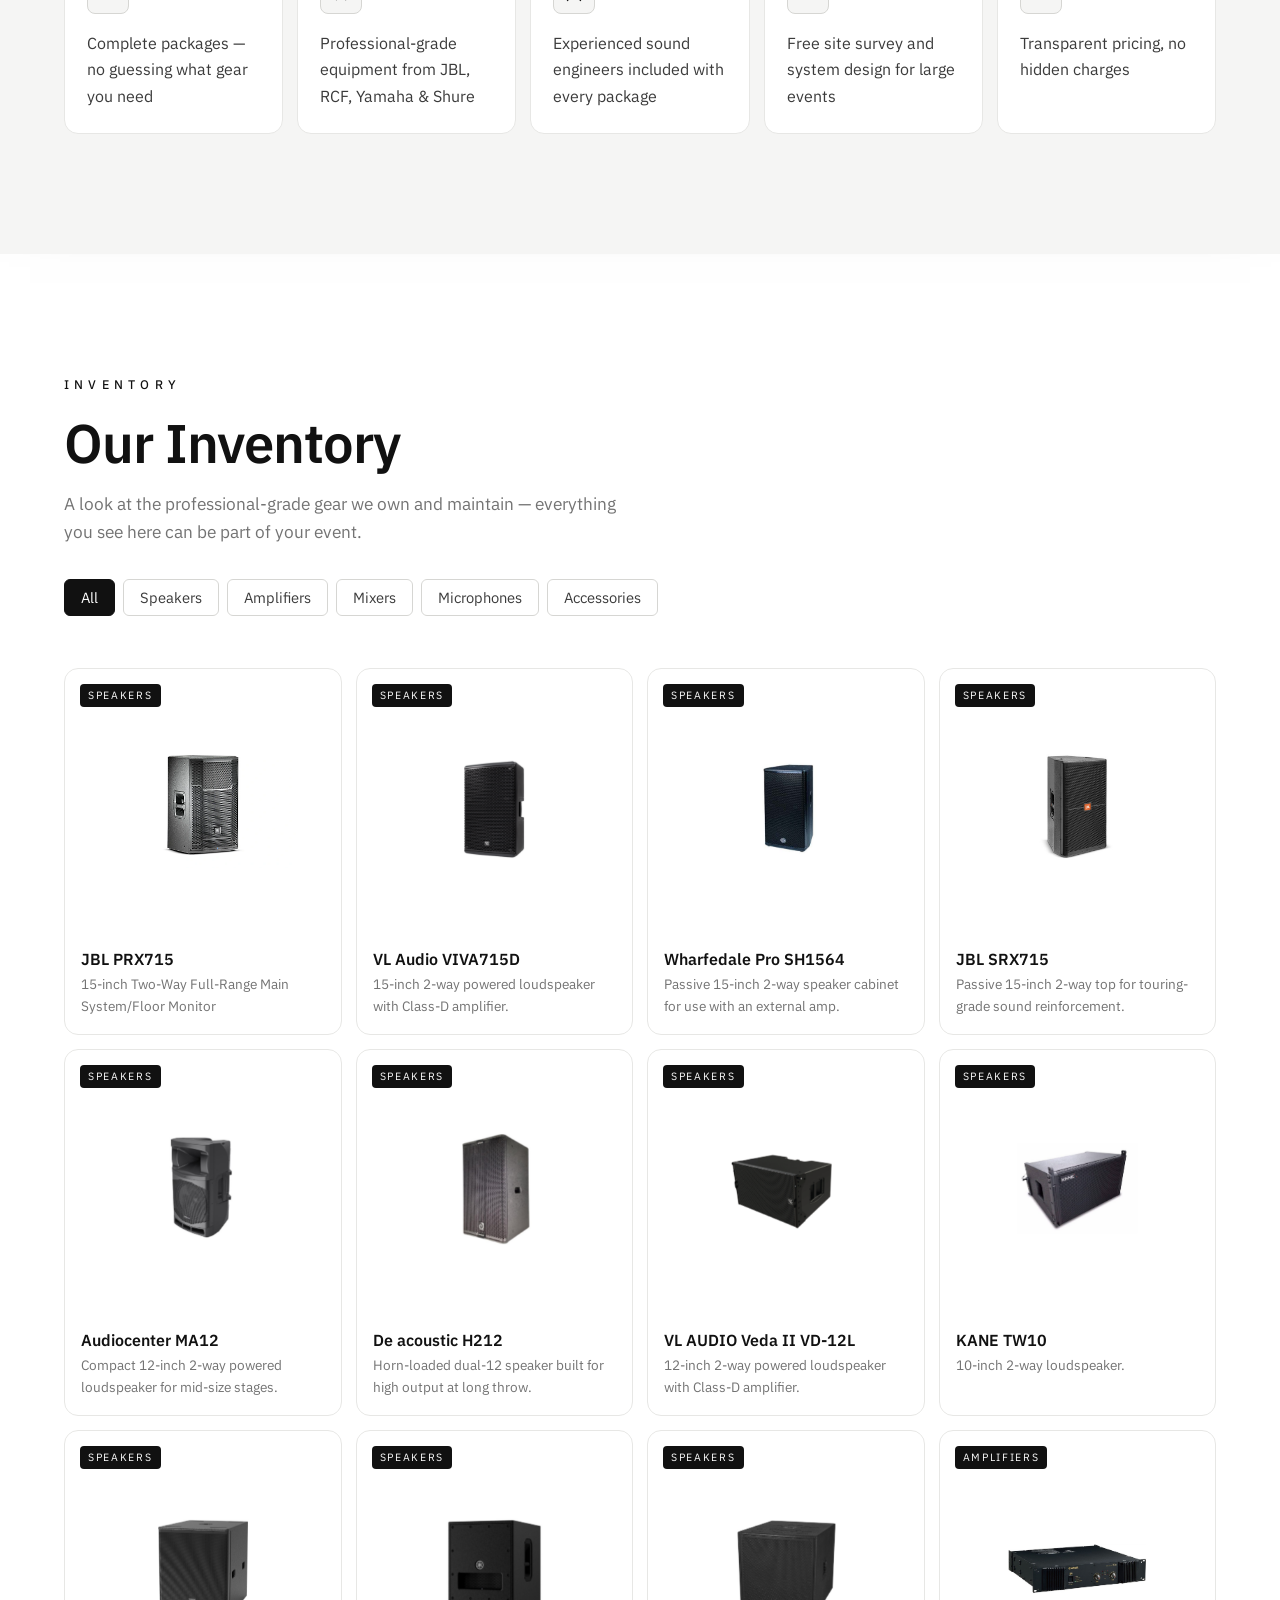
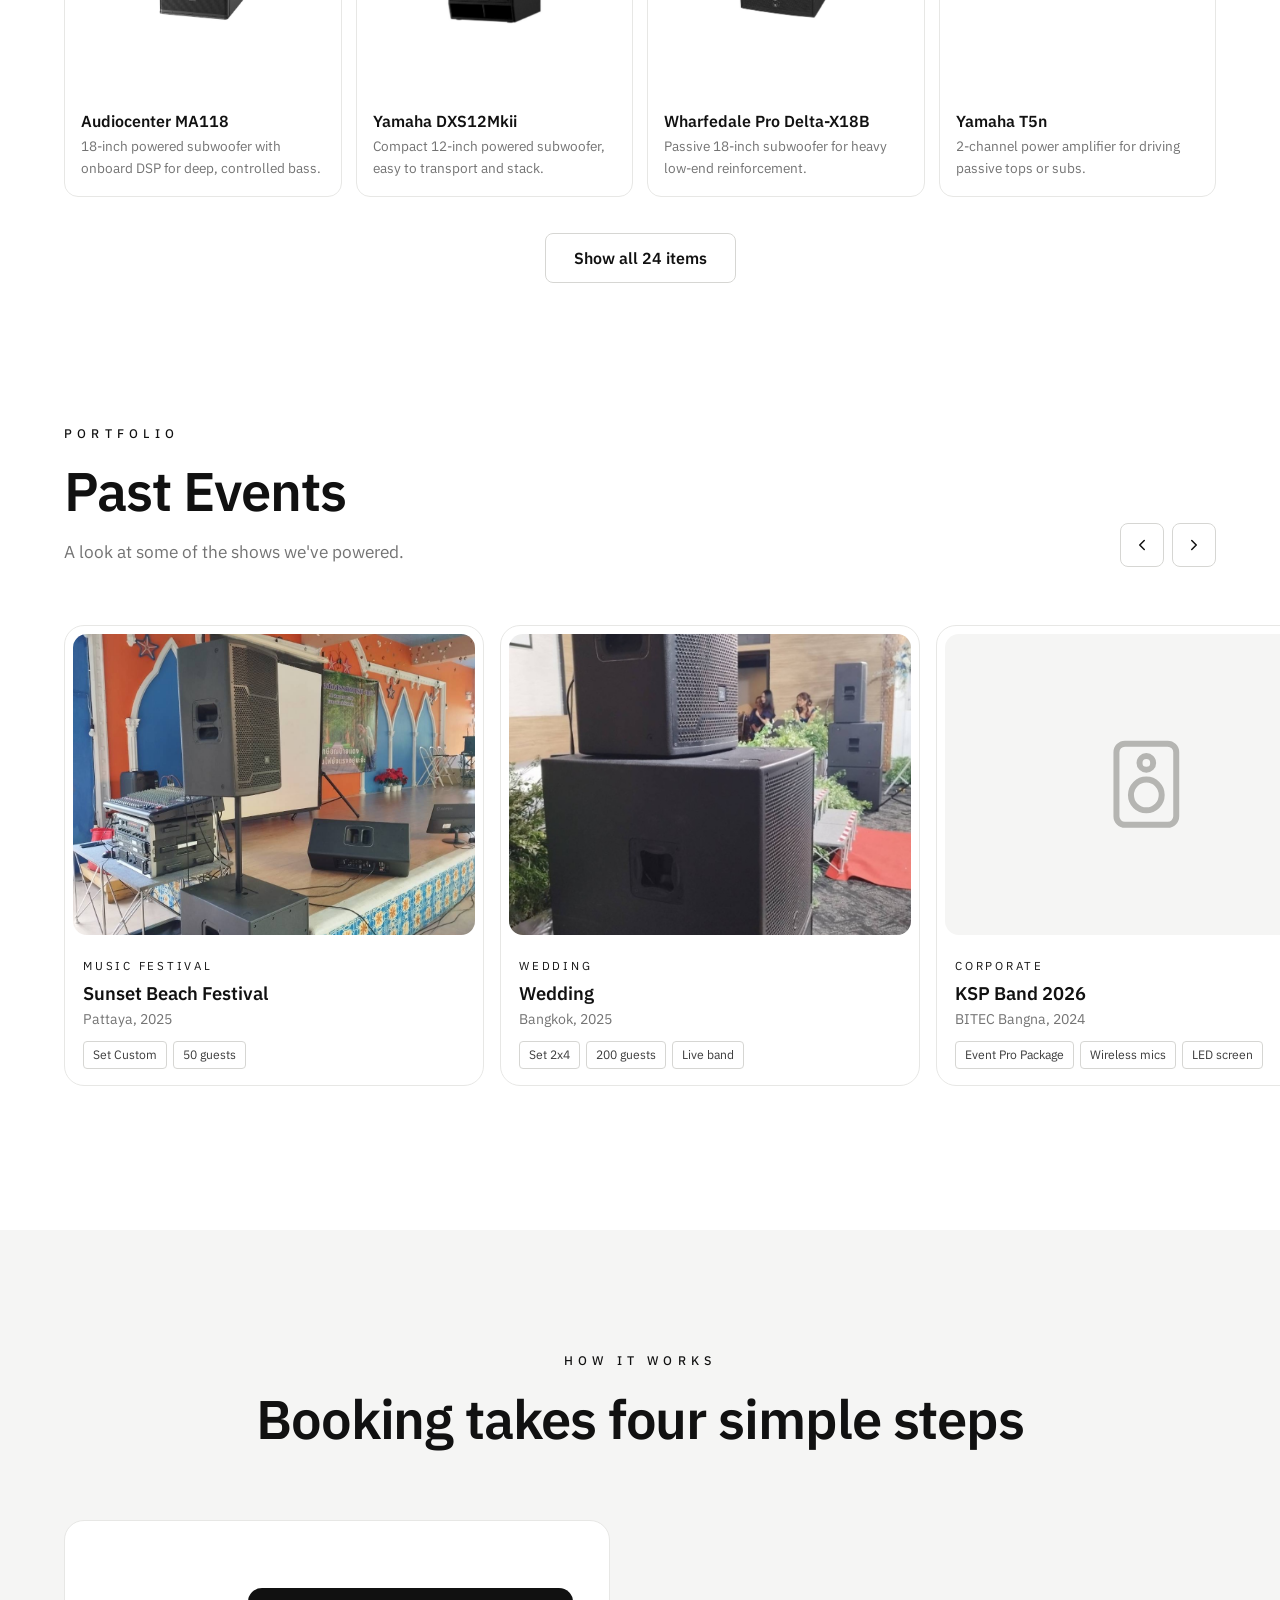
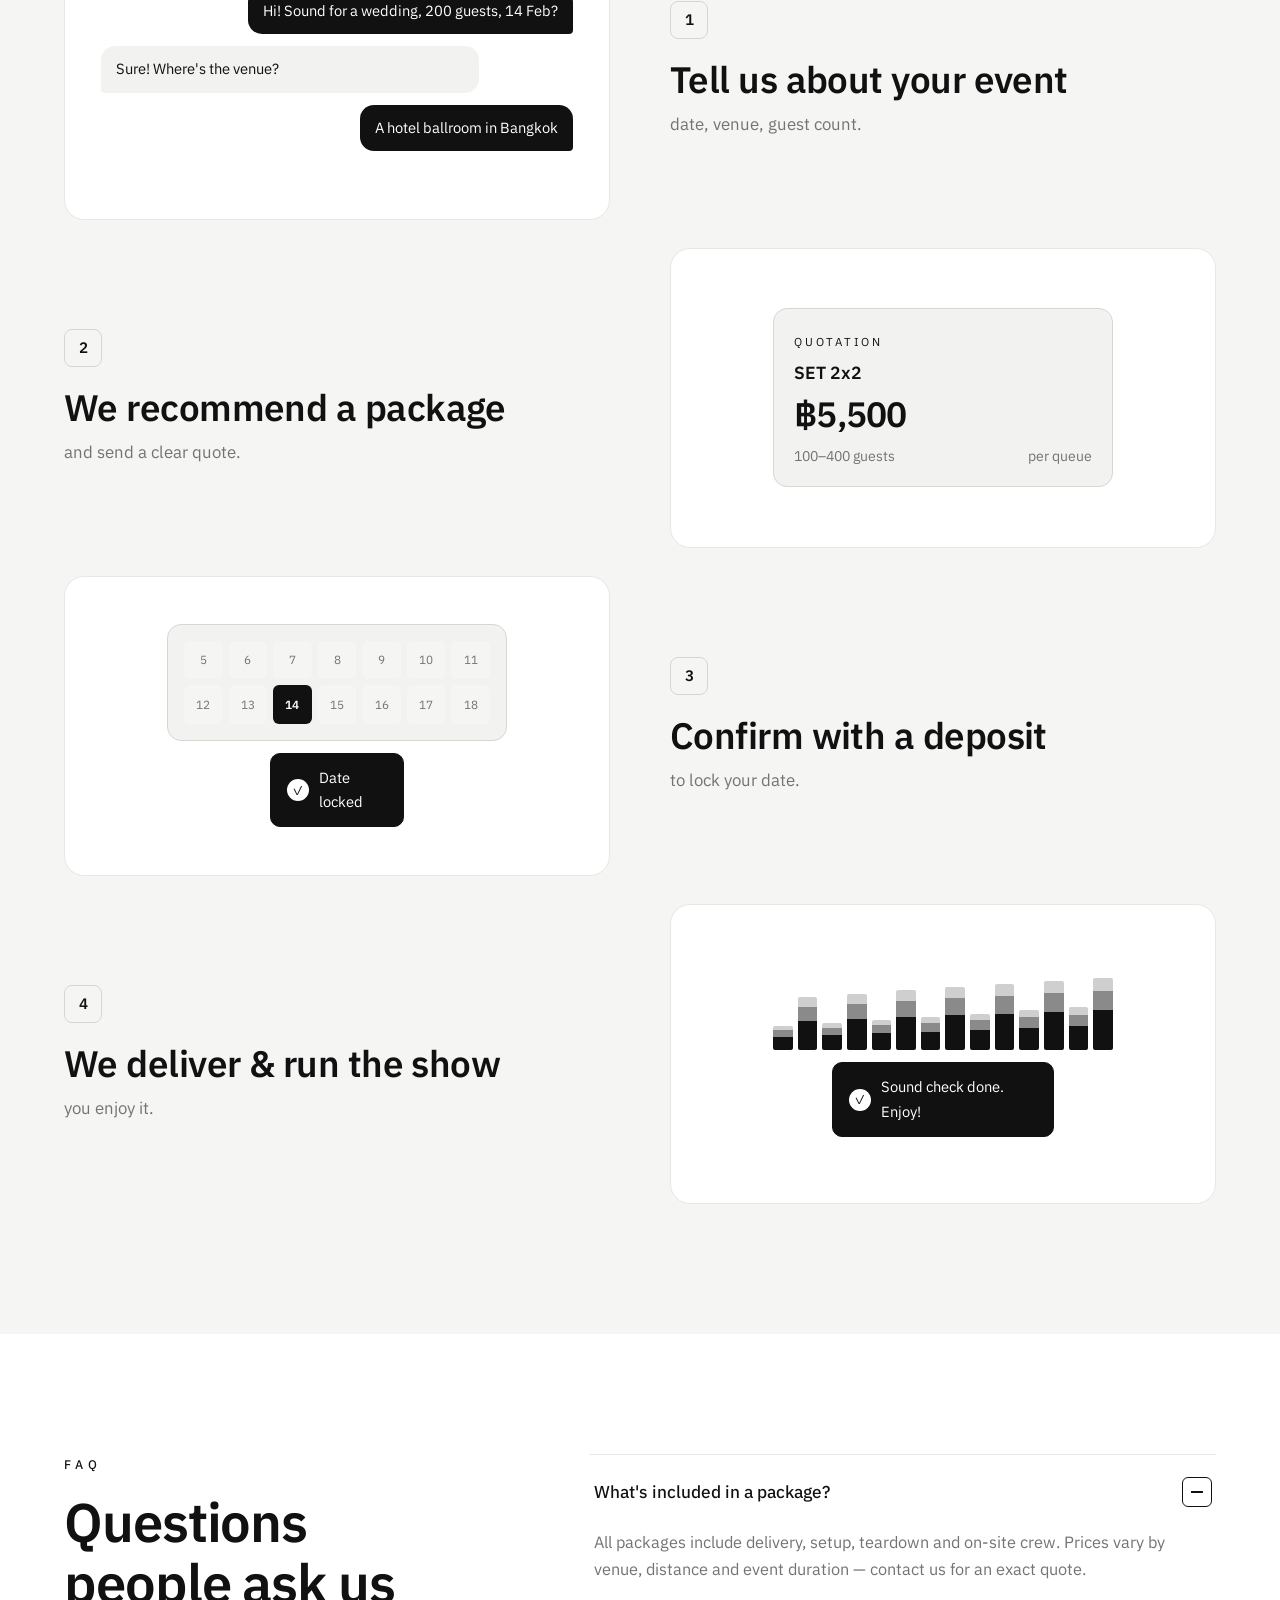
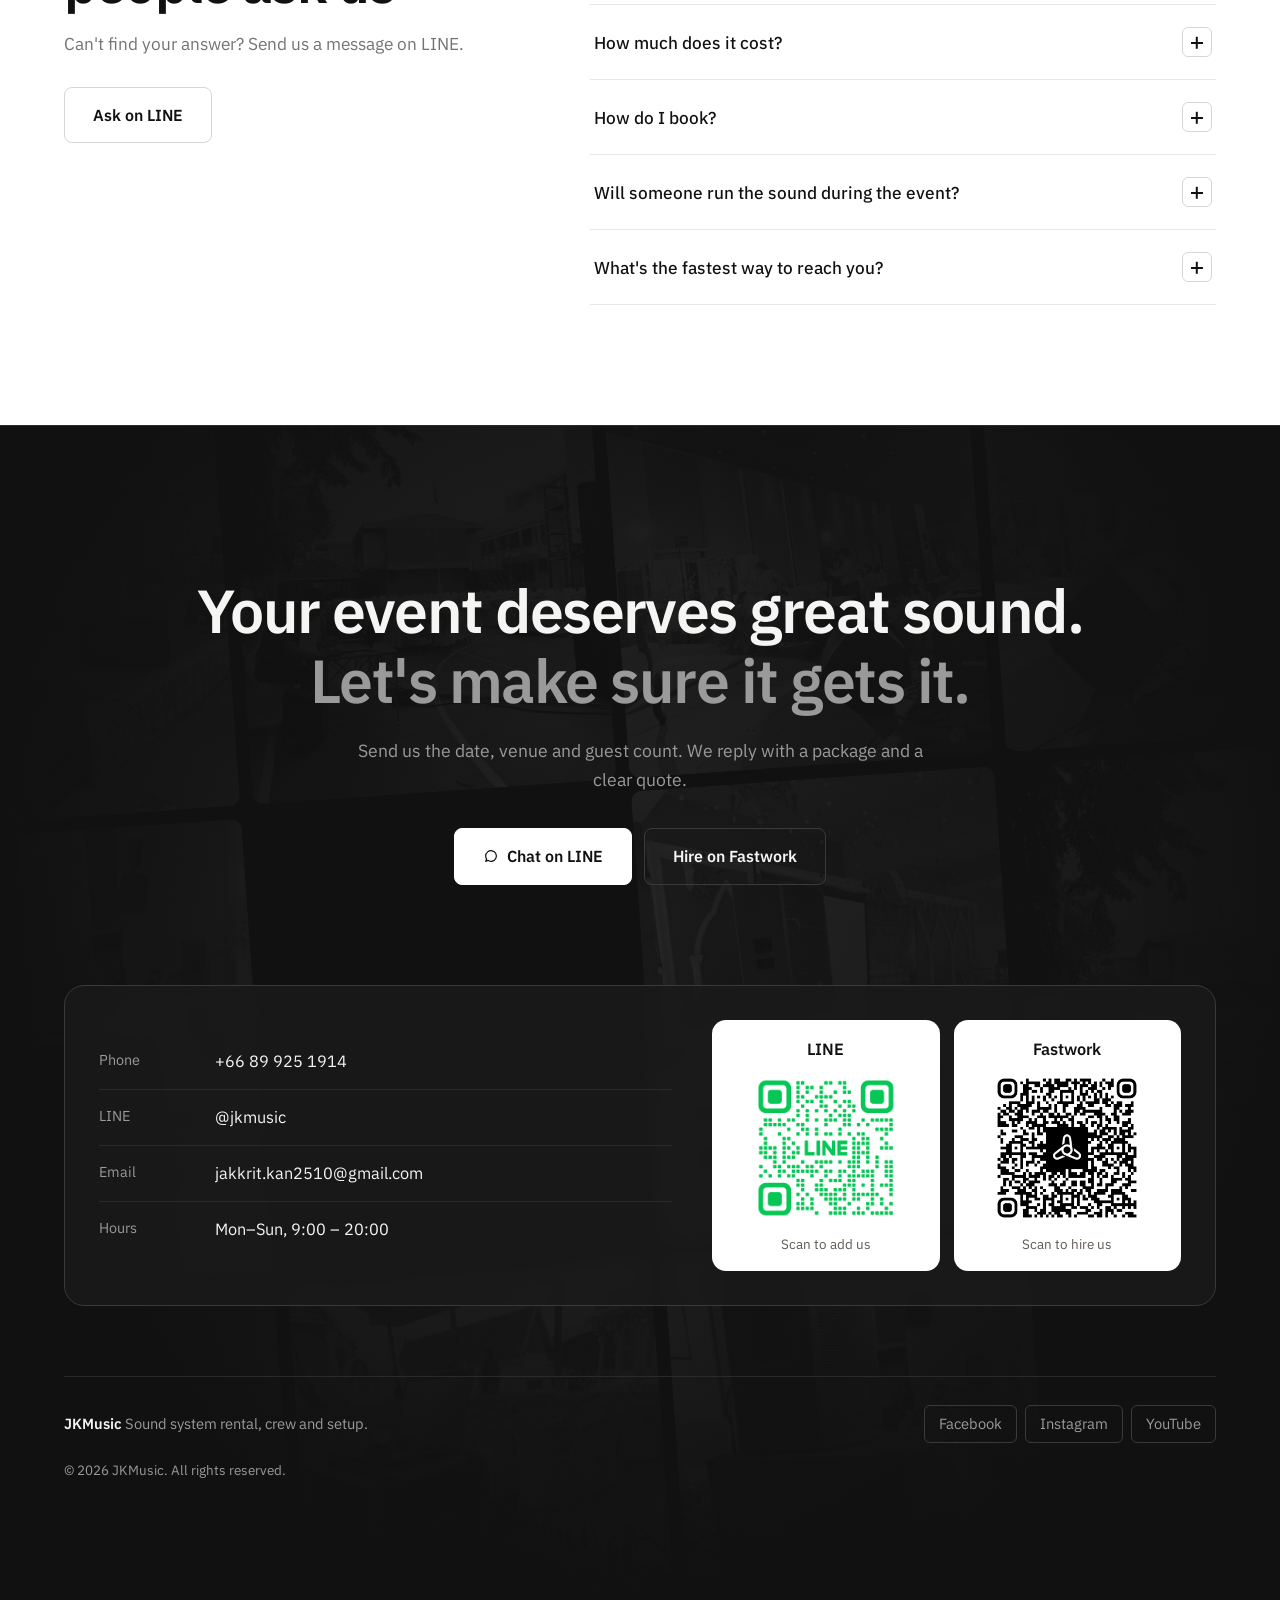
==== commit 80947681: "Update Website" ====
--- a/public/index.html
+++ b/public/index.html
@@ -1,170 +1,253 @@
 <!DOCTYPE html>
-<html lang="en" data-theme="dark">
+<html lang="en">
 <head>
   <meta charset="UTF-8">
   <meta name="viewport" content="width=device-width, initial-scale=1.0">
-  <title>JK.Music — Sound System Rental</title>
-  <meta name="description" content="JKMusic">
+  <title>JKMusic — Sound System Rental</title>
+  <meta name="description" content="JKMusic — sound system rental with crew, delivery and setup. 30 years of live events in Thailand.">
+  <meta name="theme-color" content="#FFFFFF">
   <link rel="icon" href="images/logo.png">
   <link rel="preconnect" href="https://fonts.googleapis.com">
   <link rel="preconnect" href="https://fonts.gstatic.com" crossorigin>
-  <link href="https://fonts.googleapis.com/css2?family=Inter:wght@400;600;700;800&family=Noto+Sans+Thai:wght@400;600;700;800&display=swap" rel="stylesheet">
+  <link href="https://fonts.googleapis.com/css2?family=Anuphan:wght@300;400;500;600;700&display=swap" rel="stylesheet">
   <link rel="stylesheet" href="style.css">
 </head>
 <body>
 
+<!-- ============ NAV ============ -->
 <header id="nav">
-  <div class="container nav-inner">
-    <a href="#home" class="logo">
-      <img id="logoImg" alt="" onerror="this.remove();document.getElementById('logoMark').style.display='block'">
-      <span id="logoMark" class="dot" style="display:none"></span>
+  <div class="nav-pill">
+    <a href="#home" class="logo" aria-label="JKMusic home">
+      <img id="logoImg" alt="" onerror="this.remove()">
       <span id="logoName"></span>
     </a>
-
     <nav id="menu">
       <a href="#packages"  data-nav="packages"></a>
       <a href="#inventory" data-nav="inventory"></a>
       <a href="#portfolio" data-nav="portfolio"></a>
-      <a href="#about"     data-nav="about"></a>
-      <a href="#contact" class="btn-sm" data-nav="quote"></a>
+      <a href="#faq"       data-nav="faq"></a>
     </nav>
-
-    <div class="toggles">
-      <button id="langBtn" class="tgl" aria-label="Switch language"><span id="langTxt">TH</span></button>
-      <button id="themeBtn" class="tgl" aria-label="Switch theme"><span id="themeTxt">☀</span></button>
-      <button id="burger" aria-label="Menu">☰</button>
+    <div class="nav-right">
+      <button id="langBtn" class="lang" aria-label="Switch language">
+        <svg viewBox="0 0 24 24" width="16" height="16" aria-hidden="true"><circle cx="12" cy="12" r="9" fill="none" stroke="currentColor" stroke-width="1.6"/><path d="M3 12h18M12 3c2.5 2.6 3.8 5.6 3.8 9s-1.3 6.4-3.8 9c-2.5-2.6-3.8-5.6-3.8-9S9.5 5.6 12 3z" fill="none" stroke="currentColor" stroke-width="1.6"/></svg>
+        <span id="langTxt">TH</span>
+      </button>
+      <a href="#contact" class="btn sm" data-nav="quote"></a>
+      <button id="burger" aria-label="Open menu" aria-expanded="false"><span></span><span></span></button>
     </div>
   </div>
 </header>
 
+<main>
+
+<!-- ============ HERO: left headline (Linear) + floating photos + changing word ============ -->
 <section id="home" class="hero">
-  <div class="container hero-inner">
-    <div class="hero-text">
-      <p class="eyebrow" id="heroSub"></p>
-      <h1 id="heroTitle"></h1>
-      <p class="lead" id="heroTag"></p>
-      <div class="hero-btns">
-        <a href="#contact" class="btn" id="heroCta1"></a>
-        <a href="#packages" class="btn ghost" id="heroCta2"></a>
-      </div>
-      <div class="stats" id="stats"></div>
-    </div>
-
-    <div class="hero-media">
-      <div class="slides" id="slides"></div>
-    </div>
-  </div>
-</section>
-
-<section id="packages" class="section">
-  <div class="container">
+  <div class="float-layer" id="floatLayer" aria-hidden="true"></div>
+  <div class="wrap hero-core" id="heroCore">
+    <p class="kicker" id="heroSub"></p>
+    <h1><span id="heroLine1"></span><br><span class="rot" id="heroRot"><span class="rot-word"></span></span></h1>
+    <p class="lead" id="heroTag"></p>
+    <div class="hero-btns">
+      <a href="#contact" class="btn" id="heroCta1"></a>
+      <a href="#packages" class="btn ghost" id="heroCta2"></a>
+    </div>
+  </div>
+  <a href="#sheetWin" class="scroll-cue" id="scrollCue">
+    <span data-ui="hero.scroll"></span>
+    <svg viewBox="0 0 24 24" width="18" height="18" aria-hidden="true"><path d="M7 7l5 5 5-5M7 13l5 5 5-5" fill="none" stroke="currentColor" stroke-width="1.6" stroke-linecap="round" stroke-linejoin="round"/></svg>
+  </a>
+</section>
+
+<!-- ============ EVENT SHEET: the "product window" ============ -->
+<section class="win-sec" id="sheetWin">
+  <div class="wrap">
+    <div class="win" id="win"></div>
+  </div>
+</section>
+
+<!-- ============ INTRO: photos inside the headline ============ -->
+<section id="intro" class="intro">
+  <div class="wrap center">
+    <h2 class="inline-photo" id="introTitle"></h2>
+    <p class="sub" data-ui="intro.sub"></p>
+    <div class="stats" id="stats"></div>
+  </div>
+</section>
+
+<!-- ============ PACKAGES: pinned showcase ============ -->
+<section id="packages" class="showcase-sec">
+  <div class="wrap head center">
+    <p class="tag-label" data-nav="packages"></p>
     <h2 class="title" data-ui="packages.title"></h2>
     <p class="sub" data-ui="packages.sub"></p>
-    <div class="pkg-grid" id="packageGrid"></div>
-    <p class="pkg-foot" data-ui="packages.foot"></p>
-  </div>
-</section>
-
-<section id="inventory" class="section alt">
-  <div class="container">
-    <h2 class="title" data-ui="inventory.title"></h2>
-    <p class="sub" data-ui="inventory.sub"></p>
-    <div class="filters" id="invFilters"></div>
-    <div class="grid" id="inventoryShowcaseGrid"></div>
+  </div>
+  <div class="pin-track" id="pinTrack">
+    <div class="pin-stage">
+      <div class="spot" aria-hidden="true"></div>
+      <div class="wrap pin-grid">
+        <ol class="pin-list" id="pinList"></ol>
+        <div class="pin-card-wrap" id="pinCards"></div>
+      </div>
+    </div>
+  </div>
+  <p class="wrap pkg-foot" data-ui="packages.foot"></p>
+</section>
+
+<!-- ============ DARK: worries as sticky notes, then a white sheet slides over ============ -->
+<section class="dark-sec" id="worries">
+  <div class="wrap center">
+    <h2 class="title light" data-ui="worries.title"></h2>
+    <p class="sub light" data-ui="worries.sub"></p>
+    <div class="notes" id="notes"></div>
+  </div>
+
+  <div class="sheet">
+    <div class="wrap">
+      <h2 class="title center sheet-title"><span data-ui="worries.answer1"></span><br><u data-ui="worries.answer2"></u></h2>
+      <div class="promise" id="aboutPoints"></div>
+    </div>
+  </div>
+</section>
+
+<!-- ============ INVENTORY ============ -->
+<section id="inventory" class="section">
+  <div class="wrap">
+    <div class="head split">
+      <div>
+        <p class="tag-label" data-nav="inventory"></p>
+        <h2 class="title" data-ui="inventory.title"></h2>
+        <p class="sub" data-ui="inventory.sub"></p>
+      </div>
+      <div class="filters" id="invFilters" role="tablist"></div>
+    </div>
+    <div class="inv-grid" id="inventoryShowcaseGrid"></div>
     <div class="more" id="invMore"></div>
   </div>
 </section>
 
-<section id="portfolio" class="section alt">
-  <div class="container">
-    <h2 class="title" data-ui="portfolio.title"></h2>
-    <p class="sub" data-ui="portfolio.sub"></p>
-    <div class="grid" id="portfolioGrid"></div>
-  </div>
-</section>
-
-<section id="about" class="section">
-  <div class="container about">
+<!-- ============ PORTFOLIO: sideways row ============ -->
+<section id="portfolio" class="section tight">
+  <div class="wrap head split">
     <div>
-      <h2 class="title left" data-ui="about.title"></h2>
-      <ul class="checks" id="aboutPoints"></ul>
-    </div>
-    <div class="about-card">
-      <h3 data-ui="about.howTitle"></h3>
-      <ol class="steps" id="aboutSteps"></ol>
-    </div>
-  </div>
-</section>
-
-<section id="contact" class="section">
-  <div class="container contact">
+      <p class="tag-label" data-nav="portfolio"></p>
+      <h2 class="title" data-ui="portfolio.title"></h2>
+      <p class="sub" data-ui="portfolio.sub"></p>
+    </div>
+    <div class="row-arrows">
+      <button class="round" id="workPrev" aria-label="Previous events"><svg viewBox="0 0 24 24" width="18" height="18"><path d="M15 6l-6 6 6 6" fill="none" stroke="currentColor" stroke-width="2" stroke-linecap="round" stroke-linejoin="round"/></svg></button>
+      <button class="round" id="workNext" aria-label="Next events"><svg viewBox="0 0 24 24" width="18" height="18"><path d="M9 6l6 6-6 6" fill="none" stroke="currentColor" stroke-width="2" stroke-linecap="round" stroke-linejoin="round"/></svg></button>
+    </div>
+  </div>
+  <div class="work-row" id="portfolioGrid"></div>
+</section>
+
+<!-- ============ DARK: how booking works ============ -->
+<section id="about" class="dark-sec steps-sec">
+  <div class="wrap">
+    <p class="tag-label center" data-ui="about.howTitle"></p>
+    <h2 class="title light center" data-ui="process.title"></h2>
+    <div class="feat" id="aboutSteps"></div>
+  </div>
+</section>
+
+<!-- ============ FAQ ============ -->
+<section id="faq" class="section">
+  <div class="wrap faq">
     <div>
-      <h2 class="title left" data-ui="contact.title"></h2>
-      <p class="sub left" data-ui="contact.sub"></p>
+      <p class="tag-label" data-nav="faq"></p>
+      <h2 class="title" data-ui="faq.title"></h2>
+      <p class="sub" data-ui="faq.sub"></p>
+      <a class="btn ghost" id="faqLine" target="_blank" rel="noopener" data-ui="faq.cta"></a>
+    </div>
+    <div class="faq-list" id="faqList"></div>
+  </div>
+</section>
+
+<!-- ============ FINAL CTA + CONTACT ============ -->
+<section id="contact" class="final">
+  <div class="final-bg" id="finalBg" aria-hidden="true"></div>
+  <div class="wrap final-core">
+    <h2 class="final-title"><span data-ui="contact.title"></span><br><span class="dim" data-ui="contact.title2"></span></h2>
+    <p class="final-sub" data-ui="contact.sub"></p>
+    <div class="final-btns">
+      <a class="btn white" id="finalLine" target="_blank" rel="noopener">
+        <svg viewBox="0 0 24 24" width="16" height="16" aria-hidden="true"><path d="M4 12a8 8 0 1 1 3.3 6.5L4 20l1.3-3.6A8 8 0 0 1 4 12z" fill="none" stroke="currentColor" stroke-width="1.8" stroke-linejoin="round"/></svg>
+        <span data-ui="contact.line"></span>
+      </a>
+      <a class="btn outline-light" id="finalFw" target="_blank" rel="noopener" data-ui="contact.fw"></a>
+    </div>
+
+    <div class="contact-grid">
       <ul class="info" id="contactInfo"></ul>
-      <div class="socials" id="socials"></div>
-    </div>
-
-    <div class="qr-grid" id="qrBox"></div>
-  </div>
-</section>
-
-<footer>
-  <div class="container foot">
-    <p id="footName"></p>
-    <p id="footAddr"></p>
+      <div class="qr-grid" id="qrBox"></div>
+    </div>
+  </div>
+
+  <footer class="wrap foot">
+    <p><b id="footName"></b> <span id="footAddr"></span></p>
+    <div class="socials" id="socials"></div>
     <p class="tiny">© <span id="year"></span> <span id="footName2"></span>. <span data-ui="footer.rights"></span></p>
-  </div>
-</footer>
-
-<div id="specModal" class="spec-modal" role="dialog" aria-modal="true" aria-labelledby="specTitle">
-  <div class="spec-box">
-    <button class="spec-close" id="specClose" aria-label="Close">&times;</button>
+  </footer>
+</section>
+
+</main>
+
+<!-- ============ GEAR POPUP ============ -->
+<div id="specModal" class="modal" role="dialog" aria-modal="true" aria-labelledby="specTitle">
+  <div class="modal-box">
+    <button class="m-close" id="specClose" aria-label="Close">&times;</button>
     <div class="spec-img" id="specImg"></div>
-    <div class="spec-info">
-      <span class="tag flat" id="specCat"></span>
+    <div class="m-info">
+      <span class="m-cat" id="specCat"></span>
       <h3 id="specTitle"></h3>
-      <p class="desc" id="specDesc"></p>
+      <p class="m-desc" id="specDesc"></p>
       <h4 id="specHead"></h4>
-      <ul class="spec-list" id="specList"></ul>
+      <ul class="m-list" id="specList"></ul>
       <a href="#contact" class="btn full" id="specCta"></a>
     </div>
   </div>
 </div>
 
-<div id="evtModal" class="evt-modal" role="dialog" aria-modal="true" aria-labelledby="evtTitle">
-  <div class="evt-box">
-    <button class="spec-close" id="evtClose" aria-label="Close">&times;</button>
+<!-- ============ EVENT POPUP ============ -->
+<div id="evtModal" class="modal" role="dialog" aria-modal="true" aria-labelledby="evtTitle">
+  <div class="modal-box wide">
+    <button class="m-close" id="evtClose" aria-label="Close">&times;</button>
     <div class="evt-gallery">
       <div class="evt-track" id="evtTrack"></div>
-      <button class="evt-nav prev" id="evtPrev" aria-label="Previous">&#8249;</button>
-      <button class="evt-nav next" id="evtNext" aria-label="Next">&#8250;</button>
+      <button class="round evt-nav prev" id="evtPrev" aria-label="Previous"><svg viewBox="0 0 24 24" width="18" height="18"><path d="M15 6l-6 6 6 6" fill="none" stroke="currentColor" stroke-width="2" stroke-linecap="round"/></svg></button>
+      <button class="round evt-nav next" id="evtNext" aria-label="Next"><svg viewBox="0 0 24 24" width="18" height="18"><path d="M9 6l6 6-6 6" fill="none" stroke="currentColor" stroke-width="2" stroke-linecap="round"/></svg></button>
       <span class="evt-count" id="evtCount"></span>
       <div class="evt-dots" id="evtDots"></div>
     </div>
-    <div class="evt-info">
-      <span class="tag flat" id="evtCat"></span>
+    <div class="m-info">
+      <span class="m-cat" id="evtCat"></span>
       <h3 id="evtTitle"></h3>
-      <p class="meta" id="evtMeta"></p>
+      <p class="m-desc" id="evtMeta"></p>
       <div class="tags" id="evtTags"></div>
       <h4 id="evtHead"></h4>
-      <ul class="spec-list" id="evtSetup"></ul>
+      <ul class="m-list" id="evtSetup"></ul>
       <a href="#contact" class="btn full" id="evtCta"></a>
     </div>
   </div>
 </div>
 
 <div id="lightbox" class="lightbox">
-  <span class="close">&times;</span>
+  <button class="m-close" aria-label="Close">&times;</button>
   <img id="lbImg" alt="">
   <p id="lbCap"></p>
 </div>
 
-<a id="fwFloat" class="fw-float" target="_blank" rel="noopener" aria-label="Hire us on Fastwork">
-  <img id="fwIcon" alt="Fastwork" onerror="this.replaceWith(Object.assign(document.createElement('span'),{className:'fw-txt',textContent:'FW'}))">
-</a>
+<!-- ============ FLOATING FASTWORK BADGE ============ -->
+<aside class="fw-float" id="fwFloat">
+  <img src="images/logo.png" alt="" class="fw-avatar">
+  <div class="fw-txt">
+    <p><span data-ui="fastwork.avail"></span> <img id="fwIcon" alt="" class="fw-mark"><b>fastwork</b></p>
+  </div>
+  <a class="btn sm" id="fwFloatBtn" target="_blank" rel="noopener" data-ui="fastwork.cta"></a>
+  <button class="fw-x" id="fwClose" aria-label="Hide">&times;</button>
+</aside>
 
 <script src="data.js"></script>
 <script src="app.js"></script>
 </body>
-</html>+</html>
--- a/public/style.css
+++ b/public/style.css
@@ -1,306 +1,648 @@
-/* ============ BRAND PALETTE ============
-   Brown  #A5764B   Navy #101A2B
-   Black  #0A0C10   White #FFFFFF
-======================================== */
+/* ============================================================
+   JKMUSIC — "Backstage"
+   Black like the JK logo, warm stage-light amber, gaffer tape,
+   mixer faders. Anuphan for Thai + English.
+   ============================================================ */
 :root{
-  --bg:#0A0F16; --bg2:#0F1824; --card:#141F2E; --line:#25344A;
-  --txt:#EAF2F9; --mut:#94A6BC;
-  --acc:#5BB8E8;
-  --acc2:#8AD0F5;
-  --accTxt:#08131C;
-  --shadow:rgba(0,0,0,.45);
-  --heroGlow:rgba(91,184,232,.18);
+  --bg:#FFFFFF;
+  --bg-deep:#111111;
+  --panel:#F5F5F4;
+  --card:#FFFFFF;
+  --card2:#F2F2F1;
+  --line:#E7E7E5;
+  --line2:#D6D6D3;
+  --txt:#111111;
+  --txt2:#3B3B3B;
+  --mut:#737373;
+  --amber:#111111;
+  --amber-l:#111111;
+  --amber-d:#000000;
+  --tape:#F3F3F1;
+  --glow:rgba(0,0,0,.06);
+  --btn-txt:#FFFFFF;
+  --r-sm:8px;
   --r:14px;
+  --r-lg:20px;
+  --shadow:0 24px 60px -28px rgba(0,0,0,.28);
+  --font:"Anuphan","Noto Sans Thai",system-ui,sans-serif;
+  --ease:cubic-bezier(.2,.7,.2,1);
 }
-[data-theme="light"]{
-  --bg:#FFFFFF; --bg2:#F2F7FB; --card:#FFFFFF; --line:#D9E6F0;
-  --txt:#0F1E2E; --mut:#54687E;
-  --acc:#1B87C9;
-  --acc2:#0F6DA6;
-  --accTxt:#FFFFFF;
-  --shadow:rgba(15,30,46,.12);
-  --heroGlow:rgba(27,135,201,.12);
-  --r:14px;
-}
 
 *{margin:0;padding:0;box-sizing:border-box}
-html{scroll-behavior:smooth;scroll-padding-top:80px}
-body{font-family:Inter,system-ui,sans-serif;background:var(--bg);color:var(--txt);
-line-height:1.6;transition:background .3s,color .3s}
-body.th{font-family:"Noto Sans Thai",Inter,sans-serif;line-height:1.75}
+html{scroll-behavior:smooth;scroll-padding-top:84px;background:var(--bg)}
+body{font-family:var(--font);background:var(--bg);color:var(--txt);line-height:1.65;font-size:1.02rem;
+  -webkit-font-smoothing:antialiased;overflow-x:hidden}
 img{max-width:100%;display:block}
 a{color:inherit;text-decoration:none}
-.container{width:min(1180px,92%);margin:0 auto}
-
-/* ---- nav ---- */
-#nav{position:fixed;inset:0 0 auto;z-index:50;transition:.3s}
-#nav.solid{background:color-mix(in srgb,var(--bg) 92%,transparent);
-backdrop-filter:blur(12px);border-bottom:1px solid var(--line)}
-.nav-inner{display:flex;align-items:center;justify-content:space-between;gap:16px;padding:14px 0}
-.logo{font-weight:800;font-size:1.15rem;display:flex;align-items:center;gap:10px;letter-spacing:-.4px}
-.logo img{height:36px;width:auto;object-fit:contain}
-.dot{width:11px;height:11px;border-radius:50%;background:var(--acc);box-shadow:0 0 14px var(--acc)}
-#menu{display:flex;align-items:center;gap:24px;font-size:.93rem;margin-left:auto}
-#menu a:hover{color:var(--acc)}
-.toggles{display:flex;align-items:center;gap:8px}
-.tgl{width:38px;height:38px;border-radius:10px;background:transparent;border:1px solid var(--line);
-color:var(--txt);cursor:pointer;font-size:.82rem;font-weight:700;font-family:inherit;transition:.2s}
-.tgl:hover{border-color:var(--acc);color:var(--acc)}
-#burger{display:none;background:none;border:0;color:var(--txt);font-size:1.5rem;cursor:pointer;padding:0 4px}
-
-/* ---- buttons ---- */
-.btn{display:inline-block;background:var(--acc);color:var(--accTxt);font-weight:700;padding:13px 26px;
-border-radius:var(--r);border:0;cursor:pointer;font-size:.95rem;transition:.2s;text-align:center;font-family:inherit}
-.btn:hover{background:var(--acc2);transform:translateY(-2px)}
-.btn.ghost{background:transparent;color:var(--txt);border:1px solid var(--line)}
-.btn.ghost:hover{border-color:var(--acc);color:var(--acc);background:transparent}
-.btn.sm,.btn-sm{padding:9px 18px;font-size:.85rem}
-.btn-sm{background:var(--acc);color:var(--accTxt);font-weight:700;border-radius:10px;transition:.2s}
-.btn-sm:hover{background:var(--acc2)}
+button{font-family:inherit;color:inherit}
+:focus-visible{outline:2px solid var(--amber-l);outline-offset:3px;border-radius:6px}
+::selection{background:var(--amber);color:#111}
+.wrap{width:min(1200px,90%);margin:0 auto}
+.center{text-align:center}
+
+/* stage-light cone, used behind hero and packages */
+.spot{position:absolute;left:50%;top:-10%;width:min(1100px,120vw);height:90%;transform:translateX(-50%);pointer-events:none;z-index:0;
+  background:radial-gradient(ellipse 50% 60% at 50% 0%,rgba(226,176,123,.16),rgba(226,176,123,.05) 45%,transparent 70%)}
+
+/* ---------- nav: plain bar, goes solid on scroll ---------- */
+#nav{position:fixed;top:0;left:0;right:0;z-index:50;transition:background .35s,border-color .35s;border-bottom:1px solid transparent}
+#nav.solid{background:rgba(14,14,14,.88);backdrop-filter:blur(14px);-webkit-backdrop-filter:blur(14px);border-color:var(--line)}
+.nav-pill{width:min(1200px,90%);margin:0 auto;display:flex;align-items:center;gap:24px;padding:14px 0}
+.logo{display:flex;align-items:center;gap:12px;font-weight:600}
+.logo img{width:38px;height:38px;border-radius:6px;object-fit:cover;border:1px solid var(--line2)}
+.logo span{letter-spacing:.02em}
+#menu{display:flex;gap:30px;margin-left:auto;font-size:.95rem;color:var(--txt2)}
+#menu a{position:relative;padding:4px 0;transition:color .2s}
+#menu a::after{content:"";position:absolute;left:0;right:0;bottom:-2px;height:1px;background:var(--amber-l);transform:scaleX(0);transition:transform .3s var(--ease)}
+#menu a:hover{color:var(--txt)}
+#menu a:hover::after{transform:scaleX(1)}
+.nav-right{display:flex;align-items:center;gap:10px;margin-left:12px}
+.lang{display:flex;align-items:center;gap:6px;background:none;border:1px solid var(--line2);border-radius:6px;cursor:pointer;
+  font-size:.84rem;padding:7px 11px;color:var(--txt2);transition:border-color .2s,color .2s}
+.lang:hover{border-color:var(--amber-l);color:var(--txt)}
+#burger{display:none;width:42px;height:42px;border-radius:6px;border:1px solid var(--line2);background:transparent;cursor:pointer;position:relative}
+#burger span{position:absolute;left:11px;right:11px;height:1.5px;background:currentColor;transition:transform .25s,top .25s}
+#burger span:first-child{top:16px}#burger span:last-child{top:24px}
+#burger[aria-expanded="true"] span:first-child{top:20px;transform:rotate(45deg)}
+#burger[aria-expanded="true"] span:last-child{top:20px;transform:rotate(-45deg)}
+
+/* ---------- buttons ---------- */
+.btn{display:inline-flex;align-items:center;justify-content:center;gap:8px;background:var(--amber);color:#14100B;
+  font-weight:600;font-size:1rem;padding:14px 28px;border-radius:8px;border:1px solid var(--amber);cursor:pointer;
+  transition:background .2s,border-color .2s,color .2s,box-shadow .3s;white-space:nowrap}
+.btn:hover{background:var(--amber-l);border-color:var(--amber-l);box-shadow:0 0 30px -6px var(--glow)}
+.btn.ghost{background:transparent;color:var(--txt);border-color:var(--line2)}
+.btn.ghost:hover{border-color:var(--txt);box-shadow:none}
+.btn.brass{background:var(--amber)}
+.btn.white{background:var(--txt);border-color:var(--txt);color:#121212}
+.btn.white:hover{background:#fff;border-color:#fff}
+.btn.outline-light{background:transparent;color:var(--txt);border-color:var(--line2)}
+.btn.outline-light:hover{border-color:var(--txt);box-shadow:none}
+.btn.sm{padding:9px 18px;font-size:.9rem}
 .btn.full{width:100%}
-
-/* ---- hero ---- */
-.hero{min-height:92vh;display:flex;align-items:center;position:relative;overflow:hidden;
-background:radial-gradient(900px 500px at 75% 15%,var(--heroGlow),transparent 62%),var(--bg)}
-.hero-inner{padding:120px 0 70px;display:grid;grid-template-columns:1.1fr .9fr;gap:56px;align-items:center}
-.eyebrow{color:var(--acc);letter-spacing:3px;font-size:.78rem;font-weight:700;margin-bottom:14px}
-h1{font-size:clamp(2.1rem,5.6vw,4rem);line-height:1.08;font-weight:800;letter-spacing:-1.4px}
-.lead{color:var(--mut);font-size:1.08rem;margin:18px 0 34px;max-width:50ch}
-.hero-btns{display:flex;gap:14px;flex-wrap:wrap}
-.stats{display:flex;gap:46px;margin-top:60px;flex-wrap:wrap}
-.stat b{display:block;font-size:2rem;color:var(--acc);line-height:1}
-.stat span{color:var(--mut);font-size:.85rem}
-
-.hero-media{position:relative;aspect-ratio:4/5;border-radius:var(--r);overflow:hidden;
-border:1px solid var(--line);box-shadow:0 24px 60px var(--shadow);background:var(--bg2)}
-
-/* ---- sections ---- */
-.section{padding:94px 0}
-.section.alt{background:var(--bg2)}
-.title{font-size:clamp(1.75rem,3.8vw,2.5rem);font-weight:800;letter-spacing:-.8px;text-align:center}
-.title.left{text-align:left}
-.sub{color:var(--mut);text-align:center;margin:12px auto 38px;max-width:58ch}
-.sub.left{text-align:left;margin-left:0}
-
-/* ---- packages ---- */
-.pkg-grid{display:grid;gap:24px;grid-template-columns:repeat(auto-fit,minmax(280px,1fr));align-items:stretch}
-.pkg{background:var(--card);border:1px solid var(--line);border-radius:var(--r);
-overflow:hidden;position:relative;transition:.25s;display:flex;flex-direction:column}
-.pkg:hover{transform:translateY(-6px);box-shadow:0 18px 44px var(--shadow)}
-.pkg.featured{border-color:var(--acc);box-shadow:0 0 0 1px var(--acc),0 18px 44px var(--shadow)}
-.badge{position:absolute;top:14px;right:14px;z-index:2;background:var(--acc);color:var(--accTxt);
-font-size:.7rem;font-weight:800;padding:5px 12px;border-radius:99px;letter-spacing:.4px}
-.pkg-thumb{aspect-ratio:16/10;overflow:hidden;cursor:zoom-in;background:var(--bg2)}
-.pkg-thumb img{width:100%;height:100%;object-fit:cover;transition:.4s}
-.pkg:hover .pkg-thumb img{transform:scale(1.06)}
-.pkg-body{padding:24px;display:flex;flex-direction:column;flex:1}
-.pkg-body h3{font-size:1.35rem;font-weight:800;letter-spacing:-.4px}
-.pkg-for{color:var(--mut);font-size:.84rem;margin-top:4px}
-.pkg-price{margin:16px 0;padding-bottom:16px;border-bottom:1px solid var(--line)}
-.pkg-price b{font-size:1.85rem;color:var(--acc);display:block;line-height:1.15}
-.pkg-price span{font-size:.78rem;color:var(--mut)}
-.pkg-list{list-style:none;margin-bottom:16px}
-.pkg-list li{position:relative;padding:7px 0 7px 24px;font-size:.87rem;color:var(--mut)}
-.pkg-list li::before{content:"✓";position:absolute;left:0;color:var(--acc);font-weight:800}
-.pkg-best{font-size:.8rem;color:var(--mut);background:var(--bg);border:1px solid var(--line);
-border-radius:10px;padding:11px 13px;margin-bottom:18px}
-.pkg-best b{color:var(--txt)}
-.pkg-body .btn{margin-top:auto}
-.pkg-foot{text-align:center;color:var(--mut);font-size:.85rem;margin:34px auto 0;max-width:62ch}
-
-/* ---- filters ---- */
-.filters{display:flex;gap:10px;justify-content:center;flex-wrap:wrap;margin-bottom:38px}
-.chip{background:transparent;border:1px solid var(--line);color:var(--mut);padding:9px 20px;
-border-radius:99px;cursor:pointer;font-size:.88rem;transition:.2s;font-family:inherit}
-.chip:hover{color:var(--txt);border-color:var(--acc)}
-.chip.on{background:var(--acc);color:var(--accTxt);border-color:var(--acc);font-weight:700}
-
-/* ---- cards ---- */
-.grid{display:grid;gap:24px;grid-template-columns:repeat(auto-fill,minmax(300px,1fr))}
-.card{background:var(--card);border:1px solid var(--line);border-radius:var(--r);overflow:hidden;transition:.25s}
-.card:hover{transform:translateY(-5px);border-color:var(--acc);box-shadow:0 16px 40px var(--shadow)}
-.thumb{position:relative;aspect-ratio:4/3;overflow:hidden;cursor:zoom-in;background:var(--bg2)}
-.thumb img{width:100%;height:100%;object-fit:cover;transition:.4s}
-.card:hover .thumb img{transform:scale(1.06)}
-.ph{width:100%;height:100%;display:grid;place-items:center;font-size:2.6rem;opacity:.25}
-.tag{position:absolute;top:12px;left:12px;background:color-mix(in srgb,var(--bg) 85%,transparent);
-color:var(--acc);padding:5px 12px;border-radius:99px;font-size:.72rem;font-weight:700}
-.tag.flat{position:static;display:inline-block;background:color-mix(in srgb,var(--acc) 14%,transparent);margin-bottom:8px}
-.body{padding:20px}
-.body h3{font-size:1.06rem;font-weight:700}
-.price{color:var(--acc);font-weight:700;margin:6px 0 10px}
-.desc,.meta{color:var(--mut);font-size:.88rem}
-.specs{list-style:none;margin:14px 0;display:flex;flex-wrap:wrap;gap:7px}
-.specs li{font-size:.74rem;background:var(--bg2);border:1px solid var(--line);
-padding:4px 10px;border-radius:6px;color:var(--mut)}
-.work{cursor:zoom-in}
-.tags{display:flex;flex-wrap:wrap;gap:7px;margin-top:12px}
-.tags span{font-size:.72rem;color:var(--acc);background:color-mix(in srgb,var(--acc) 12%,transparent);
-padding:4px 10px;border-radius:6px}
-
-/* ---- about ---- */
-.about,.contact{display:grid;grid-template-columns:1fr 1fr;gap:56px;align-items:start}
-.checks{list-style:none;margin-top:8px}
-.checks li{padding:11px 0 11px 32px;position:relative;border-bottom:1px solid var(--line);color:var(--mut)}
-.checks li::before{content:"✓";position:absolute;left:0;color:var(--acc);font-weight:800}
-.about-card{background:var(--card);border:1px solid var(--line);border-radius:var(--r);padding:32px}
-.about-card h3{margin-bottom:16px;font-size:1.2rem}
-.steps{padding-left:20px;color:var(--mut)}
-.steps li{margin-bottom:14px}
-.steps b{color:var(--txt)}
-
-/* ---- contact ---- */
-.info{list-style:none;margin:22px 0}
-.info li{padding:9px 0;color:var(--mut)}
-.info a:hover{color:var(--acc)}
-.socials{display:flex;gap:10px;flex-wrap:wrap}
-.form{background:var(--card);border:1px solid var(--line);border-radius:var(--r);padding:30px;display:grid;gap:15px}
-.form .row{display:grid;grid-template-columns:1fr 1fr;gap:15px}
-label{display:block;font-size:.82rem;color:var(--mut);font-weight:600}
-input,select,textarea{width:100%;margin-top:6px;background:var(--bg);border:1px solid var(--line);
-border-radius:10px;padding:12px;color:var(--txt);font-family:inherit;font-size:.92rem}
-input:focus,select:focus,textarea:focus{outline:none;border-color:var(--acc)}
-textarea{resize:vertical}
-.note{font-size:.78rem;color:var(--mut);text-align:center}
-
-/* ---- lightbox + float ---- */
+.pcard .btn:not(.brass){background:var(--txt);border-color:var(--txt);color:#121212}
+.pcard .btn:not(.brass):hover{background:#fff}
+.round{width:44px;height:44px;border-radius:8px;border:1px solid var(--line2);background:transparent;color:var(--txt);
+  display:grid;place-items:center;cursor:pointer;transition:border-color .2s}
+.round:hover{border-color:var(--amber-l)}
+
+/* ---------- type ---------- */
+.tag-label{font-size:.78rem;letter-spacing:.42em;text-transform:uppercase;color:var(--amber-l);margin-bottom:18px;font-weight:500}
+body.th .tag-label{letter-spacing:.08em;text-transform:none;font-size:.92rem}
+.title{font-weight:600;font-size:clamp(2rem,4.4vw,3.4rem);line-height:1.12;letter-spacing:-.02em;text-wrap:balance}
+body.th .title{line-height:1.35;letter-spacing:0}
+.sub{color:var(--mut);font-size:1.08rem;margin-top:16px;max-width:58ch}
+.center .sub,.sub.center{margin-left:auto;margin-right:auto}
+.head{margin-bottom:52px}
+.head.split{display:flex;justify-content:space-between;align-items:flex-end;gap:32px;flex-wrap:wrap}
+
+/* ---------- hero ---------- */
+.hero{position:relative;height:100svh;min-height:700px;display:grid;place-items:center;overflow:hidden;
+  background:linear-gradient(180deg,#0E0E0E 0%,var(--bg) 100%)}
+.hero::after{content:"";position:absolute;left:0;right:0;bottom:0;height:160px;background:linear-gradient(transparent,var(--bg));z-index:1;pointer-events:none}
+.hero-core{position:relative;z-index:2;text-align:center;padding:0 4%;max-width:1040px;will-change:filter,opacity,transform}
+.kicker{display:inline-flex;align-items:center;gap:10px;font-size:.8rem;letter-spacing:.32em;text-transform:uppercase;color:var(--txt2);margin-bottom:28px}
+body.th .kicker{letter-spacing:.06em;text-transform:none;font-size:.95rem}
+.kicker::before{content:"";width:8px;height:8px;border-radius:50%;background:#E5484D;box-shadow:0 0 12px #E5484D;animation:rec 1.6s ease-in-out infinite}
+@keyframes rec{50%{opacity:.35}}
+h1{font-weight:600;font-size:clamp(2.6rem,5.8vw,4.8rem);line-height:1.08;letter-spacing:-.03em}
+body.th h1{line-height:1.3;letter-spacing:-.01em}
+.rot{display:inline-block;position:relative;color:var(--amber-l);min-width:2ch;text-shadow:0 0 40px rgba(226,176,123,.35)}
+.rot-word{display:inline-block;transition:opacity .45s var(--ease),filter .45s var(--ease),transform .45s var(--ease)}
+.rot-word.out{opacity:0;filter:blur(8px);transform:translateY(-.25em)}
+.rot-word.in{opacity:0;filter:blur(8px);transform:translateY(.25em)}
+.lead{color:var(--mut);font-size:clamp(1.02rem,1.5vw,1.16rem);max-width:54ch;margin:24px auto 36px}
+.hero-btns{display:flex;justify-content:center;gap:12px;flex-wrap:wrap}
+.scroll-cue{position:absolute;bottom:28px;left:50%;transform:translateX(-50%);display:flex;flex-direction:column;align-items:center;
+  gap:4px;color:var(--mut);font-size:.72rem;letter-spacing:.3em;text-transform:uppercase;z-index:3}
+body.th .scroll-cue{letter-spacing:.05em;text-transform:none;font-size:.85rem}
+.scroll-cue svg{animation:cue 1.8s ease-in-out infinite}
+@keyframes cue{50%{transform:translateY(4px)}}
+
+/* floating photos: black frames with a soft stage glow */
+.float-layer{position:absolute;inset:0;z-index:1}
+.fcard{position:absolute;left:var(--x);top:var(--y);width:var(--w);transform:translate(-50%,-50%) rotate(var(--r));will-change:transform}
+.fcard-in{background:#1A1A1A;border:1px solid var(--line2);border-radius:10px;padding:6px 6px 9px;
+  box-shadow:0 30px 60px -25px rgba(0,0,0,.95),0 0 50px -20px var(--glow);animation:bob var(--d,7s) ease-in-out infinite;animation-delay:var(--dl,0s)}
+.fcard img{width:100%;aspect-ratio:var(--ar,4/5);object-fit:cover;border-radius:6px;background:#222;filter:saturate(.9) contrast(1.05)}
+.fcard.prod img{object-fit:contain;padding:12%;background:#F2EFEA;filter:none}
+.fcard-cap{padding:8px 4px 0;line-height:1.25}
+.fcard-cap b{display:block;font-weight:600;font-size:.76rem;color:var(--txt)}
+.fcard-cap span{font-size:.68rem;letter-spacing:.18em;text-transform:uppercase;color:var(--amber-l)}
+@keyframes bob{50%{transform:translateY(-10px)}}
+
+/* ---------- intro ---------- */
+.intro{padding:120px 0 110px;position:relative}
+.inline-photo{font-weight:600;font-size:clamp(2rem,5vw,3.8rem);line-height:1.25;letter-spacing:-.025em;max-width:20ch;margin:0 auto;text-wrap:balance}
+body.th .inline-photo{line-height:1.45;letter-spacing:0}
+.inl{display:inline-flex;vertical-align:middle;margin:0 .12em;transform:translateY(-.06em)}
+.inl img{width:1.15em;height:1.15em;border-radius:50%;object-fit:cover;border:3px solid var(--bg);margin-left:-.32em;background:#333}
+.inl img:first-child{margin-left:0}
+.inline-photo em{font-style:normal;color:var(--amber-l)}
+.stats{display:grid;grid-template-columns:repeat(3,1fr);margin-top:70px;border-top:1px solid var(--line);border-bottom:1px solid var(--line)}
+.stat{padding:34px 12px;position:relative}
+.stat+.stat{border-left:1px solid var(--line)}
+.stat b{display:block;font-weight:600;font-size:clamp(2.2rem,4.4vw,3.2rem);line-height:1.1;letter-spacing:-.02em}
+.stat span{color:var(--mut);font-size:.92rem}
+.stat::after{content:"";display:block;width:46px;height:4px;margin:14px auto 0;border-radius:2px;
+  background:linear-gradient(90deg,#3FB950 0 45%,#E3B341 45% 80%,#E5484D 80%);opacity:.8}
+
+/* ---------- packages: pinned card + mixer faders ---------- */
+.showcase-sec{padding:40px 0 110px;position:relative}
+.pin-track{position:relative}
+.pin-stage{position:sticky;top:0;min-height:100svh;display:flex;align-items:center;padding:90px 0 30px;overflow:hidden}
+.pin-stage .spot{top:-20%;height:110%;opacity:.8}
+.pin-grid{position:relative;z-index:1;display:grid;grid-template-columns:auto 1fr;gap:48px;align-items:center}
+.pin-list{list-style:none;display:flex;gap:6px;background:var(--panel);border:1px solid var(--line);border-radius:var(--r);padding:18px 12px 14px;
+  box-shadow:inset 0 1px 0 rgba(255,255,255,.04)}
+.pin-list li{width:74px}
+.pin-list button{width:100%;background:none;border:0;cursor:pointer;display:flex;flex-direction:column;align-items:center;gap:10px;color:var(--mut);padding:0}
+.led{width:8px;height:8px;border-radius:50%;background:#333;transition:background .3s,box-shadow .3s}
+.fader{position:relative;width:6px;height:210px;border-radius:3px;background:#0A0A0A;box-shadow:inset 0 0 0 1px #000,0 0 0 1px #2a2a2a}
+.fader::before{content:"";position:absolute;left:-14px;right:-14px;top:0;bottom:0;
+  background:repeating-linear-gradient(180deg,#3a3a3a 0 1px,transparent 1px 21px);mask:linear-gradient(90deg,#000 0 6px,transparent 6px calc(100% - 6px),#000 calc(100% - 6px))}
+.cap{position:absolute;left:50%;top:100%;width:34px;height:20px;transform:translate(-50%,-100%);border-radius:4px;
+  background:linear-gradient(180deg,#5a5a5a,#2c2c2c);box-shadow:0 4px 10px rgba(0,0,0,.6),inset 0 1px 0 rgba(255,255,255,.18);transition:top .6s var(--ease)}
+.cap::after{content:"";position:absolute;left:4px;right:4px;top:9px;height:2px;background:#ddd;border-radius:1px}
+.ch{font-size:.82rem;font-weight:600;line-height:1.25;text-align:center;color:var(--txt2);min-height:2.5em;display:flex;align-items:center}
+.pin-list small{font-size:.74rem;color:var(--mut)}
+.pin-list li.on .cap{top:22%}
+.pin-list li.on .cap::after{background:var(--amber-l);box-shadow:0 0 8px var(--amber-l)}
+.pin-list li.on .led{background:#3FB950;box-shadow:0 0 10px #3FB950}
+.pin-list li.on .ch{color:var(--txt)}
+.pin-list li.on small{color:var(--amber-l)}
+.pin-list button:hover .ch{color:var(--txt)}
+
+.pin-card-wrap{position:relative;display:grid}
+.pcard{grid-area:1/1;background:var(--card);border-radius:var(--r-lg);border:1px solid var(--line);box-shadow:var(--shadow);
+  padding:18px;display:grid;grid-template-columns:1.05fr .95fr;gap:22px;opacity:0;transform:translateY(24px) scale(.98);
+  pointer-events:none;transition:opacity .45s var(--ease),transform .55s var(--ease)}
+.pcard.on{opacity:1;transform:none;pointer-events:auto}
+.pcard-photo{border-radius:var(--r);overflow:hidden;position:relative;background:#222;min-height:300px;max-height:560px}
+.pcard-photo img{width:100%;height:100%;object-fit:cover}
+.pcard-photo::after{content:"";position:absolute;inset:0;background:linear-gradient(180deg,transparent 60%,rgba(0,0,0,.45))}
+.pcard-badge{position:absolute;left:14px;top:14px;z-index:1;background:var(--amber);color:#14100B;font-size:.78rem;font-weight:600;padding:5px 12px;border-radius:6px}
+.pcard-body{display:flex;flex-direction:column;padding:8px 6px 4px}
+.pcard-top{display:flex;align-items:center;gap:12px}
+.pcard-ico{flex:0 0 46px;height:46px;border-radius:8px;background:#000;border:1px solid var(--line2);display:grid;place-items:center;overflow:hidden}
+.pcard-ico img{width:100%}
+.pcard h3{font-weight:600;font-size:1.5rem;line-height:1.2}
+.pcard-for{color:var(--mut);font-size:.9rem}
+.pcard-stats{display:grid;grid-template-columns:repeat(3,1fr);gap:8px;margin:18px 0}
+.pcard-stats div{background:var(--bg-deep);border:1px solid var(--line);border-radius:var(--r-sm);padding:10px 12px}
+.pcard-stats b{display:block;font-weight:600;font-size:1.05rem;color:var(--amber-l)}
+.pcard-stats span{font-size:.76rem;color:var(--mut)}
+.pcard-list{list-style:none;display:grid;grid-template-columns:1fr 1fr;gap:6px 14px;font-size:.92rem;color:var(--txt2);margin-bottom:16px}
+.pcard-list li{position:relative;padding-left:16px}
+.pcard-list li::before{content:"";position:absolute;left:0;top:.62em;width:6px;height:6px;border-radius:1px;background:var(--amber)}
+.pcard-best{font-size:.88rem;color:var(--mut);border-left:2px solid var(--amber);padding:2px 0 2px 12px;margin-bottom:18px}
+.pcard-best b{color:var(--txt);font-weight:500}
+.pcard-foot{margin-top:auto;display:flex;align-items:center;justify-content:space-between;gap:14px;border-top:1px solid var(--line);padding-top:16px}
+.pcard-price b{display:block;font-weight:600;font-size:1.9rem;line-height:1.1;letter-spacing:-.02em}
+.pcard-price span{color:var(--mut);font-size:.86rem}
+.pkg-foot{color:var(--mut);font-size:.92rem;text-align:center;max-width:72ch}
+
+/* ---------- worries: gaffer tape on a black case ---------- */
+.dark-sec{background:var(--bg-deep);color:var(--txt);padding:120px 0 0;position:relative;border-top:1px solid var(--line)}
+.dark-sec .title.light{color:var(--txt)}
+.notes{position:relative;display:flex;flex-wrap:wrap;justify-content:center;gap:26px 22px;max-width:960px;margin:64px auto 0;padding-bottom:150px}
+.note{position:relative;max-width:300px;padding:16px 26px;background:var(--tape);color:#1C1A17;font-size:1.06rem;font-weight:500;line-height:1.4;text-align:left;
+  box-shadow:0 10px 24px -12px rgba(0,0,0,.8);
+  clip-path:polygon(0 4%,3% 0,6% 6%,9% 1%,12% 5%,15% 0,100% 0,100% 0,97% 50%,100% 100%,15% 100%,12% 95%,9% 100%,6% 94%,3% 100%,0 96%,2% 50%);
+  background-image:linear-gradient(180deg,rgba(255,255,255,.35),rgba(0,0,0,.04)),repeating-linear-gradient(90deg,rgba(0,0,0,.025) 0 2px,transparent 2px 5px);
+  transform:rotate(var(--r)) translateY(var(--ty,0));transition:transform .5s var(--ease),opacity .6s var(--ease)}
+.note::before{content:"";position:absolute;left:12px;top:50%;width:6px;height:6px;margin-top:-3px;border-radius:50%;background:var(--amber)}
+.note{padding-left:30px}
+.note:hover{transform:rotate(0) translateY(-4px)}
+.notes:not(.seen) .note{opacity:0;transform:rotate(var(--r)) translateY(40px) scale(.94)}
+.note:nth-child(1){--r:-3deg;--ty:8px}
+.note:nth-child(2){--r:2deg;--ty:-6px}
+.note:nth-child(3){--r:-1.5deg;--ty:14px}
+.note:nth-child(4){--r:3deg;--ty:-10px}
+.note:nth-child(5){--r:-2.5deg;--ty:4px}
+.notes.seen .note:nth-child(2){transition-delay:.08s}.notes.seen .note:nth-child(3){transition-delay:.16s}
+.notes.seen .note:nth-child(4){transition-delay:.24s}.notes.seen .note:nth-child(5){transition-delay:.32s}
+
+/* the panel that slides up: a road-case lid */
+.sheet{background:var(--panel);color:var(--txt);border-radius:28px 28px 0 0;padding:110px 0 120px;position:relative;
+  border-top:1px solid var(--line2);box-shadow:0 -30px 60px -30px rgba(0,0,0,.9)}
+.sheet::before{content:"";position:absolute;left:50%;top:18px;width:120px;height:6px;margin-left:-60px;border-radius:3px;background:#2C2C2C;box-shadow:inset 0 1px 2px #000}
+.sheet-title u{text-decoration:none;color:var(--amber-l)}
+.promise{display:grid;grid-template-columns:repeat(auto-fit,minmax(210px,1fr));gap:14px;margin-top:60px}
+.promise article{background:var(--card);border:1px solid var(--line);border-radius:var(--r);padding:24px 22px;transition:border-color .3s}
+.promise article:hover{border-color:var(--amber-d)}
+.promise .ico{width:42px;height:42px;border-radius:8px;background:var(--bg-deep);border:1px solid var(--line2);color:var(--amber-l);display:grid;place-items:center;margin-bottom:16px}
+.promise p{font-size:1rem;color:var(--txt2)}
+
+/* ---------- sections ---------- */
+.section{padding:120px 0;position:relative}
+.section.tight{padding-top:20px}
+
+/* inventory */
+.filters{display:flex;flex-wrap:wrap;gap:8px}
+.chip{background:transparent;border:1px solid var(--line2);color:var(--txt2);padding:8px 16px;border-radius:6px;cursor:pointer;
+  font-size:.92rem;transition:border-color .2s,background .2s,color .2s}
+.chip:hover{border-color:var(--txt);color:var(--txt)}
+.chip.on{background:var(--txt);border-color:var(--txt);color:#121212}
+.inv-grid{display:grid;grid-template-columns:repeat(4,1fr);gap:14px}
+.gear{background:var(--card);border:1px solid var(--line);border-radius:var(--r);padding:7px 7px 16px;cursor:pointer;
+  transition:transform .3s var(--ease),border-color .3s,box-shadow .3s}
+.gear:hover{transform:translateY(-4px);border-color:var(--amber-d);box-shadow:0 20px 40px -20px rgba(0,0,0,.9),0 0 40px -20px var(--glow)}
+.gear .thumb{aspect-ratio:1/1;border-radius:calc(var(--r) - 5px);background:#F2EFEA;overflow:hidden;position:relative}
+.gear .thumb img{width:100%;height:100%;object-fit:contain;padding:14%}
+.gear .tag{position:absolute;left:8px;top:8px;font-size:.66rem;letter-spacing:.16em;text-transform:uppercase;background:#121212;color:var(--txt2);padding:3px 8px;border-radius:4px}
+body.th .gear .tag{letter-spacing:0;font-size:.74rem}
+.gear h3{font-weight:600;font-size:1rem;margin:12px 9px 2px;line-height:1.35}
+.gear p{color:var(--mut);font-size:.85rem;margin:0 9px;display:-webkit-box;-webkit-line-clamp:2;-webkit-box-orient:vertical;overflow:hidden}
+.ph{width:100%;height:100%;display:grid;place-items:center;color:#9a958d}
+.ph svg{width:34%;height:34%}
+.more{text-align:center;margin-top:36px}
+
+/* portfolio row */
+.row-arrows{display:flex;gap:8px}
+.work-row{display:flex;gap:16px;overflow-x:auto;scroll-snap-type:x mandatory;scrollbar-width:none;
+  padding:6px max(5vw,calc((100vw - 1200px)/2)) 24px;scroll-padding:0 max(5vw,calc((100vw - 1200px)/2))}
+.work-row::-webkit-scrollbar{display:none}
+.work-row::after{content:"";flex:0 0 1px}
+.work{flex:0 0 min(420px,80vw);scroll-snap-align:start;background:var(--card);border:1px solid var(--line);border-radius:var(--r-lg);
+  padding:8px;cursor:pointer;transition:transform .3s var(--ease),border-color .3s}
+.work:hover{transform:translateY(-4px);border-color:var(--amber-d)}
+.work .thumb{aspect-ratio:4/3;border-radius:var(--r);overflow:hidden;background:#222}
+.work .thumb img{width:100%;height:100%;object-fit:cover;transition:transform .6s var(--ease)}
+.work:hover .thumb img{transform:scale(1.04)}
+.work-meta{padding:16px 10px 8px}
+.work-meta .cat{font-size:.72rem;letter-spacing:.24em;text-transform:uppercase;color:var(--amber-l)}
+body.th .work-meta .cat{letter-spacing:0;font-size:.85rem}
+.work-meta h3{font-weight:600;font-size:1.15rem;line-height:1.3;margin:4px 0 2px}
+.work-meta p{font-size:.88rem;color:var(--mut)}
+.tags{display:flex;flex-wrap:wrap;gap:6px;margin-top:10px}
+.tags span{font-size:.76rem;border:1px solid var(--line2);padding:3px 9px;border-radius:4px;color:var(--txt2)}
+
+/* how it works */
+.steps-sec{padding:120px 0 130px}
+.feat{display:grid;gap:28px;margin-top:70px}
+.frow{display:grid;grid-template-columns:1fr 1fr;gap:60px;align-items:center}
+.frow:nth-child(even) .fmock{order:2}
+.fmock{border-radius:var(--r-lg);min-height:300px;padding:36px;display:flex;flex-direction:column;justify-content:center;gap:12px;
+  background:radial-gradient(ellipse at 50% 0%,rgba(226,176,123,.14),transparent 60%),var(--panel);border:1px solid var(--line);position:relative;overflow:hidden}
+.ftext .num{display:inline-grid;place-items:center;width:38px;height:38px;border-radius:8px;border:1px solid var(--line2);
+  color:var(--amber-l);font-size:.95rem;font-weight:600;margin-bottom:18px}
+.ftext h3{font-weight:600;font-size:clamp(1.6rem,3vw,2.3rem);line-height:1.2;letter-spacing:-.015em}
+.ftext h3 b{color:var(--amber-l);font-weight:600}
+.ftext p{color:var(--mut);font-size:1.05rem;margin-top:10px;max-width:40ch}
+.frow:not(.seen) > *{opacity:0;transform:translateY(30px)}
+.frow > *{transition:opacity .7s var(--ease),transform .7s var(--ease)}
+.frow .ftext{transition-delay:.1s}
+.bubble{background:var(--card2);color:var(--txt);border-radius:14px 14px 14px 4px;padding:11px 15px;font-size:.92rem;max-width:80%}
+.bubble.me{align-self:flex-end;background:#06C755;color:#fff;border-radius:14px 14px 4px 14px}
+.mini{background:var(--card2);border:1px solid var(--line2);border-radius:14px;padding:18px 20px;max-width:340px;width:100%;align-self:center}
+.mini .lbl{font-size:.72rem;letter-spacing:.24em;text-transform:uppercase;color:var(--amber-l)}
+.mini b{display:block;font-weight:600;font-size:1.1rem;margin:4px 0 10px}
+.mini .big{font-weight:600;font-size:2.2rem;letter-spacing:-.02em;line-height:1}
+.mini .row{display:flex;justify-content:space-between;color:var(--mut);font-size:.88rem;margin-top:10px}
+.cal{display:grid;grid-template-columns:repeat(7,1fr);gap:6px;background:var(--card2);border:1px solid var(--line2);border-radius:14px;padding:16px;max-width:340px;width:100%;align-self:center}
+.cal i{aspect-ratio:1;border-radius:6px;background:#1a1a1a;font-style:normal;font-size:.74rem;display:grid;place-items:center;color:var(--mut)}
+.cal i.pick{background:var(--amber);color:#14100B;font-weight:600}
+.toast{display:flex;align-items:center;gap:10px;background:#000;border:1px solid var(--line2);color:#fff;border-radius:10px;padding:12px 16px;font-size:.92rem;align-self:center}
+.toast .tick{flex:0 0 22px;height:22px;border-radius:50%;background:#3FB950;display:grid;place-items:center;font-size:.8rem;color:#06210d}
+.meter{display:flex;align-items:flex-end;gap:5px;height:80px;max-width:340px;width:100%;align-self:center}
+.meter i{flex:1;border-radius:2px;transform-origin:bottom;animation:eq 1.1s ease-in-out infinite alternate;
+  background:linear-gradient(0deg,#3FB950 0 55%,#E3B341 55% 82%,#E5484D 82%)}
+@keyframes eq{from{transform:scaleY(.3)}to{transform:scaleY(1)}}
+
+/* faq */
+.faq{display:grid;grid-template-columns:.85fr 1.15fr;gap:64px;align-items:start}
+.faq .btn{margin-top:28px}
+.faq-list{border-top:1px solid var(--line)}
+.faq-item{border-bottom:1px solid var(--line)}
+.faq-q{width:100%;display:flex;justify-content:space-between;align-items:center;gap:20px;background:none;border:0;text-align:left;
+  padding:22px 4px;font-size:1.08rem;font-weight:500;cursor:pointer}
+.faq-q .pm{flex:0 0 30px;height:30px;border-radius:6px;border:1px solid var(--line2);position:relative;transition:border-color .3s,color .3s}
+.faq-q .pm::before,.faq-q .pm::after{content:"";position:absolute;left:8px;right:8px;top:13.5px;height:1.6px;background:currentColor;transition:transform .3s}
+.faq-q .pm::after{transform:rotate(90deg)}
+.faq-item.open .pm{border-color:var(--amber-l);color:var(--amber-l)}
+.faq-item.open .pm::after{transform:rotate(0)}
+.faq-a{display:grid;grid-template-rows:0fr;transition:grid-template-rows .35s var(--ease)}
+.faq-a>div{overflow:hidden}
+.faq-a p{color:var(--mut);padding:0 44px 22px 4px;max-width:62ch}
+.faq-item.open .faq-a{grid-template-rows:1fr}
+
+/* final */
+.final{position:relative;background:var(--bg-deep);color:var(--txt);overflow:hidden;padding:150px 0 40px;border-top:1px solid var(--line)}
+.final-bg{position:absolute;inset:-40px;display:grid;grid-template-columns:repeat(5,1fr);gap:12px;opacity:.22;transform:rotate(-4deg) scale(1.1);filter:grayscale(1)}
+.final-bg div{border-radius:10px;background:center/cover no-repeat;aspect-ratio:4/5}
+.final::before{content:"";position:absolute;inset:0;z-index:1;
+  background:radial-gradient(ellipse 60% 50% at 50% 0%,rgba(226,176,123,.18),transparent 70%),radial-gradient(ellipse at 50% 40%,rgba(11,11,11,.55),var(--bg-deep) 72%)}
+.final-core{position:relative;z-index:2;text-align:center}
+.final-title{font-weight:600;font-size:clamp(2.2rem,5vw,3.8rem);line-height:1.15;letter-spacing:-.025em;text-wrap:balance}
+body.th .final-title{line-height:1.35;letter-spacing:0}
+.final-title .dim{color:var(--amber-l)}
+.final-sub{color:var(--mut);font-size:1.1rem;max-width:52ch;margin:20px auto 34px}
+.final-btns{display:flex;justify-content:center;gap:12px;flex-wrap:wrap}
+.contact-grid{display:grid;grid-template-columns:1.1fr .9fr;gap:40px;margin-top:100px;text-align:left;align-items:center;
+  background:rgba(26,26,26,.85);backdrop-filter:blur(6px);border:1px solid var(--line2);border-radius:var(--r-lg);padding:34px}
+.info{list-style:none}
+.info li{display:grid;grid-template-columns:100px 1fr;gap:16px;padding:14px 0;border-bottom:1px solid var(--line)}
+.info li:last-child{border-bottom:0}
+.info .k{color:var(--mut);font-size:.9rem}
+.info .v{overflow-wrap:anywhere}
+.info a:hover{color:var(--amber-l)}
+.qr-grid{display:grid;grid-template-columns:1fr 1fr;gap:14px}
+.qr-card{background:#F2EFEA;color:#121212;border-radius:var(--r);padding:16px 14px;text-align:center;display:flex;flex-direction:column;align-items:center;gap:10px}
+.qr-card h3{font-weight:600;font-size:1.02rem}
+.qr-card img,.qr-card .ph{width:100%;max-width:150px;aspect-ratio:1;object-fit:contain}
+.qr-card p{color:#5f5a52;font-size:.84rem;flex:1}
+.foot{position:relative;z-index:2;display:flex;justify-content:space-between;align-items:center;flex-wrap:wrap;gap:16px;
+  margin-top:70px;padding-top:28px;border-top:1px solid var(--line);color:var(--mut);font-size:.92rem}
+.foot b{color:var(--txt);font-weight:600}
+.socials{display:flex;gap:8px;flex-wrap:wrap}
+.socials a{border:1px solid var(--line2);border-radius:6px;padding:6px 14px;transition:border-color .2s,color .2s}
+.socials a:hover{border-color:var(--amber-l);color:var(--txt)}
+.tiny{width:100%;font-size:.84rem;padding-bottom:90px}
+
+/* ---------- modals ---------- */
+.modal{position:fixed;inset:0;z-index:90;display:none;place-items:center;padding:20px;background:rgba(0,0,0,.7);backdrop-filter:blur(8px)}
+.modal.open{display:grid;animation:fade .2s ease}
+.modal-box{position:relative;display:grid;grid-template-columns:1fr 1fr;width:min(900px,100%);max-height:90vh;overflow:auto;
+  background:var(--card);border:1px solid var(--line2);border-radius:var(--r-lg);box-shadow:var(--shadow);padding:8px;animation:pop .3s var(--ease)}
+.modal-box.wide{width:min(1060px,100%);grid-template-columns:1.2fr .8fr;overflow:hidden}
+.spec-img{background:#F2EFEA;border-radius:var(--r);min-height:340px;cursor:zoom-in;overflow:hidden}
+.spec-img img{width:100%;height:100%;object-fit:contain;padding:10%}
+.m-info{padding:30px 26px 22px;display:flex;flex-direction:column;gap:6px;overflow-y:auto}
+.m-cat{color:var(--amber-l);font-size:.74rem;letter-spacing:.26em;text-transform:uppercase}
+body.th .m-cat{letter-spacing:0;font-size:.9rem}
+.m-info h3{font-weight:600;font-size:1.8rem;line-height:1.2}
+.m-desc{color:var(--mut)}
+.m-info h4{font-weight:600;font-size:.98rem;margin:20px 0 4px}
+.m-list{list-style:none;margin-bottom:22px}
+.m-list li{padding:10px 0;border-bottom:1px solid var(--line);font-size:.95rem;color:var(--txt2)}
+.m-info .btn{margin-top:auto}
+.m-close{position:absolute;top:16px;right:16px;z-index:3;width:38px;height:38px;border-radius:8px;border:1px solid var(--line2);
+  background:rgba(18,18,18,.9);color:var(--txt);font-size:1.4rem;line-height:1;cursor:pointer}
+.evt-gallery{position:relative;background:#000;border-radius:var(--r);overflow:hidden;min-height:420px}
+.evt-track{display:flex;height:100%;overflow-x:auto;scroll-snap-type:x mandatory;scrollbar-width:none}
+.evt-track::-webkit-scrollbar{display:none}
+.evt-slide{flex:0 0 100%;scroll-snap-align:center;display:grid;place-items:center}
+.evt-slide img{width:100%;height:100%;object-fit:contain;max-height:88vh}
+.evt-nav{position:absolute;top:50%;transform:translateY(-50%);z-index:2;background:rgba(18,18,18,.8)}
+.evt-nav.prev{left:14px}.evt-nav.next{right:14px}
+.evt-nav[hidden],.evt-dots[hidden],.evt-count[hidden]{display:none}
+.evt-count{position:absolute;top:16px;left:16px;background:rgba(0,0,0,.6);color:#fff;font-size:.78rem;padding:4px 10px;border-radius:4px;z-index:2}
+.evt-dots{position:absolute;bottom:16px;left:0;right:0;display:flex;justify-content:center;gap:6px;z-index:2}
+.evt-dots i{width:7px;height:7px;border-radius:50%;background:rgba(255,255,255,.4);cursor:pointer}
+.evt-dots i.on{background:var(--amber-l)}
+@keyframes fade{from{opacity:0}to{opacity:1}}
+@keyframes pop{from{opacity:0;transform:translateY(14px) scale(.98)}to{opacity:1;transform:none}}
 .lightbox{position:fixed;inset:0;background:rgba(0,0,0,.94);display:none;place-items:center;z-index:100;padding:24px}
 .lightbox.open{display:grid}
-.lightbox img{max-width:92vw;max-height:82vh;object-fit:contain;border-radius:10px}
-#lbCap{text-align:center;color:#B9C2CE;margin-top:14px}
-.close{position:absolute;top:18px;right:28px;font-size:2.4rem;cursor:pointer;color:#fff;line-height:1}
-.wa-float{position:fixed;right:20px;bottom:20px;width:56px;height:56px;border-radius:50%;
-background:#25D366;display:grid;place-items:center;font-size:1.5rem;z-index:60;
-box-shadow:0 8px 24px var(--shadow);transition:.2s}
-.wa-float:hover{transform:scale(1.1)}
-
-/* ---- footer ---- */
-footer{background:var(--bg2);border-top:1px solid var(--line);padding:36px 0;text-align:center}
-.foot p{color:var(--mut);font-size:.9rem}
-#footName{color:var(--txt);font-weight:700}
-.tiny{font-size:.78rem;margin-top:10px}
-
-/* ---- mobile ---- */
+.lightbox img{max-width:92vw;max-height:82vh;object-fit:contain;border-radius:10px;background:#F2EFEA}
+#lbCap{text-align:center;color:var(--txt2);margin-top:14px}
+
+/* ---------- floating fastwork badge ---------- */
+.fw-float{position:fixed;right:18px;bottom:18px;z-index:60;display:flex;align-items:center;gap:12px;background:rgba(26,26,26,.92);
+  backdrop-filter:blur(14px);-webkit-backdrop-filter:blur(14px);border:1px solid var(--line2);border-radius:12px;padding:8px;
+  box-shadow:var(--shadow);transition:transform .4s var(--ease),opacity .4s}
+.fw-float.hide{transform:translateY(140%);opacity:0;pointer-events:none}
+.fw-avatar{width:40px;height:40px;border-radius:8px;object-fit:cover;border:1px solid var(--line2)}
+.fw-txt p{display:flex;align-items:center;gap:5px;font-size:.9rem;white-space:nowrap;color:var(--txt2)}
+.fw-txt b{color:var(--txt)}
+.fw-mark{height:16px;width:auto}
+.fw-x{position:absolute;top:-9px;left:-9px;width:24px;height:24px;border-radius:50%;border:1px solid var(--line2);background:var(--card);color:var(--txt);cursor:pointer;font-size:.95rem;line-height:1}
+
+/* ---------- responsive ---------- */
+@media(max-width:1080px){
+  .inv-grid{grid-template-columns:repeat(3,1fr)}
+  .pcard{grid-template-columns:1fr}
+  .pcard-photo{min-height:200px;max-height:240px}
+  .pin-list li{width:60px}
+  .fader{height:170px}
+}
 @media(max-width:900px){
-  #menu{position:absolute;top:100%;left:0;right:0;background:var(--bg2);flex-direction:column;
-  padding:20px;gap:16px;border-bottom:1px solid var(--line);display:none;margin-left:0}
+  #menu{position:absolute;top:100%;left:0;right:0;flex-direction:column;gap:2px;background:#141414;border-bottom:1px solid var(--line);
+    padding:10px 5% 18px;display:none;margin:0}
+  #menu a{padding:12px 0;border-bottom:1px solid var(--line)}
+  #menu a::after{display:none}
   #menu.open{display:flex}
+  #nav:has(#menu.open){background:#141414}
   #burger{display:block}
-  .about,.contact{grid-template-columns:1fr;gap:32px}
-  .hero-inner{grid-template-columns:1fr;gap:36px}
-  .hero-media{aspect-ratio:16/10;order:-1}
-  .form .row{grid-template-columns:1fr}
-  .stats{gap:28px}
-  .section{padding:64px 0}
-  .hero{min-height:auto}
+  .nav-right{margin-left:auto}
+  .nav-right .btn.sm{display:none}
+  .pin-stage{position:static;min-height:0;padding:0;overflow:visible}
+  .pin-stage .spot{display:none}
+  .pin-track{height:auto!important}
+  .pin-grid{grid-template-columns:1fr}
+  .pin-list{display:none}
+  .pin-card-wrap{gap:18px}
+  .pcard{grid-area:auto;opacity:1;transform:none;pointer-events:auto}
+  .frow{grid-template-columns:1fr;gap:28px}
+  .frow:nth-child(even) .fmock{order:0}
+  .faq,.contact-grid{grid-template-columns:1fr;gap:36px}
+  .section{padding:90px 0}
+  .fcard.hide-sm{display:none}
 }
-
-/* ---- hero slideshow ---- */
-.slides{position:absolute;inset:0}
-.slides .slide{position:absolute;inset:0;background-size:cover;background-position:center;
-opacity:0;transition:opacity 1.4s ease-in-out;transform:scale(1.04)}
-.slides .slide.on{opacity:1;animation:kb 7s ease-out forwards}
-@keyframes kb{from{transform:scale(1.04)}to{transform:scale(1.1)}}
-
-/* ---- fastwork float ---- */
-.fw-float{position:fixed;right:20px;bottom:20px;width:58px;height:58px;border-radius:16px;
-background:var(--acc);display:grid;place-items:center;z-index:60;overflow:hidden;
-box-shadow:0 8px 26px var(--shadow);transition:.22s}
-.fw-float:hover{transform:translateY(-3px) scale(1.06);background:var(--acc2)}
-.fw-float img{width:64%;height:64%;object-fit:contain}
-.fw-txt{color:var(--accTxt);font-weight:800;font-size:1.05rem;letter-spacing:-.5px}
-
-/* ---- compact inventory showcase ---- */
-#inventoryShowcaseGrid{grid-template-columns:repeat(4,1fr);gap:16px}
-#inventoryShowcaseGrid .thumb{aspect-ratio:16/11}
-#inventoryShowcaseGrid .tag{top:8px;left:8px;padding:3px 9px;font-size:.66rem}
-#inventoryShowcaseGrid .body{padding:12px 14px}
-#inventoryShowcaseGrid .body h3{font-size:.92rem;line-height:1.3}
-#inventoryShowcaseGrid .desc{font-size:.78rem;margin-top:4px;display:-webkit-box;
--webkit-line-clamp:2;-webkit-box-orient:vertical;overflow:hidden}
-#invFilters{margin-bottom:26px}
-.more{text-align:center;margin-top:26px}
+@media(max-width:640px){
+  .scroll-cue{display:none}
+  .stats{margin-top:48px}
+  .stat{padding:22px 6px}
+  .inv-grid{grid-template-columns:repeat(2,1fr);gap:10px}
+  .pcard-list{grid-template-columns:1fr}
+  .pcard-foot{flex-direction:column;align-items:stretch}
+  .note{max-width:100%;font-size:.98rem}
+  .notes{padding-bottom:100px;gap:18px}
+  .sheet{padding:80px 0 90px}
+  .modal-box,.modal-box.wide{grid-template-columns:1fr;overflow-y:auto}
+  .spec-img{min-height:0;aspect-ratio:4/3}
+  .evt-gallery{min-height:0;aspect-ratio:4/3}
+  .contact-grid{padding:20px}
+  .info li{grid-template-columns:80px 1fr}
+  .final-bg{grid-template-columns:repeat(3,1fr)}
+  .fw-txt{display:none}
+}
+@media(prefers-reduced-motion:reduce){
+  html{scroll-behavior:auto}
+  *,*::before,*::after{animation:none!important;transition:none!important}
+  .notes:not(.seen) .note,.frow:not(.seen) > *{opacity:1;transform:none}
+}
+/* blend white product-photo backgrounds into the warm tile */
+.gear .thumb img,.fcard.prod img,.spec-img img,.lightbox img{mix-blend-mode:multiply}
+.lightbox img{mix-blend-mode:normal}
+@media(max-width:640px){.kicker{letter-spacing:.14em;font-size:.7rem}}
+
+/* ============================================================
+   BRIGHT MONOCHROME overrides (white + black like the JK logo)
+   ============================================================ */
+/* dark chapters keep the logo's black; everything else is bright */
+#worries,.final{--bg:#111;--panel:#1A1A1A;--card:#1C1C1C;--card2:#262626;--line:#2A2A2A;--line2:#3A3A3A;
+  --txt:#F5F5F4;--txt2:#CFCFCF;--mut:#9A9A9A;--amber:#FFFFFF;--amber-l:#FFFFFF;--amber-d:#FFFFFF;--btn-txt:#111;background:#111;color:var(--txt)}
+#worries .sheet{--bg:#fff;--panel:#F5F5F4;--card:#fff;--card2:#F2F2F1;--line:#E7E7E5;--line2:#D6D6D3;
+  --txt:#111;--txt2:#3B3B3B;--mut:#737373;--amber:#111;--amber-l:#111;--amber-d:#000;--btn-txt:#fff}
+::selection{background:#111;color:#fff}
+
+.btn{color:var(--btn-txt)}
+.btn:hover{background:#333;border-color:#333;box-shadow:none}
+.final .btn:hover,#worries .btn:hover{background:#e9e9e9;border-color:#e9e9e9}
+.btn.white{background:#fff;border-color:#fff;color:#111}
+.chip.on{color:var(--bg)}
+.pcard .btn:not(.brass){background:#fff;color:#111;border-color:var(--line2)}
+.pcard .btn:not(.brass):hover{border-color:#111;background:#fff}
+
+/* nav */
+#nav.solid{background:rgba(255,255,255,.9);border-color:var(--line)}
+@media(max-width:900px){#menu{background:#fff}#nav:has(#menu.open){background:#fff}}
+
+/* hero: calmer */
+.spot{display:none}
+.hero{background:#fff}
+.kicker{color:var(--mut)}
+.kicker::before{display:none}
+.rot{color:var(--txt);text-shadow:none;background:linear-gradient(#111,#111) left 92%/100% .07em no-repeat;padding-bottom:.04em}
+.fcard-in{background:#fff;border-color:var(--line);box-shadow:0 30px 60px -30px rgba(0,0,0,.35)}
+.fcard img{filter:none}
+
+/* stats meter -> greys */
+.stat::after{background:linear-gradient(90deg,#111 0 45%,#8a8a8a 45% 80%,#cfcfcf 80%)}
+
+/* faders: light console */
+.pin-list{background:var(--panel)}
+.fader{background:#E2E2E0;box-shadow:inset 0 1px 2px rgba(0,0,0,.25)}
+.fader::before{background:repeating-linear-gradient(180deg,#C9C9C6 0 1px,transparent 1px 21px)}
+.cap{background:linear-gradient(180deg,#fff,#e6e6e4);border:1px solid #c8c8c5;box-shadow:0 4px 10px rgba(0,0,0,.18)}
+.cap::after{background:#9a9a9a}
+.pin-list li.on .cap{background:linear-gradient(180deg,#2b2b2b,#111);border-color:#000}
+.pin-list li.on .cap::after{background:#fff;box-shadow:none}
+.led{background:#D6D6D3}
+.pin-list li.on .led{background:#111;box-shadow:0 0 0 3px rgba(0,0,0,.08)}
+.pin-list li.on small{color:var(--txt)}
+
+.pcard-stats div{background:var(--panel)}
+.pcard-stats b{color:var(--txt)}
+.pcard-badge{background:#111;color:#fff}
+.pcard-list li::before{background:#111}
+.pcard-best{border-left-color:#111}
+
+/* gaffer tape on black */
+.note{background-color:#F6F6F4}
+.note::before{background:#111}
+.sheet{box-shadow:0 -30px 60px -30px rgba(0,0,0,.6)}
+.sheet::before{background:#E2E2E0;box-shadow:inset 0 1px 2px rgba(0,0,0,.2)}
+.sheet-title u{color:var(--txt);background:linear-gradient(#111,#111) left 95%/100% .06em no-repeat}
+.promise .ico{background:var(--panel);color:#111}
+
+/* gear + portfolio */
+.gear .thumb,.spec-img{background:#fff}
+.gear .tag{background:#111;color:#fff}
+.gear:hover,.work:hover,.promise article:hover{border-color:#111;box-shadow:0 20px 40px -24px rgba(0,0,0,.35)}
+
+/* steps: light grey chapter */
+.steps-sec{background:var(--panel);border-top:0}
+.fmock{background:#fff;border-color:var(--line)}
+.bubble{background:var(--card2);color:var(--txt)}
+.bubble.me{background:#111;color:#fff}
+.cal i{background:var(--panel)}
+.cal i.pick{background:#111;color:#fff}
+.toast{background:#111;border-color:#111}
+.toast .tick{background:#fff;color:#111}
+.meter i{background:linear-gradient(0deg,#111 0 55%,#8a8a8a 55% 82%,#cfcfcf 82%)}
+
+/* final */
+.final::before{background:radial-gradient(ellipse at 50% 40%,rgba(17,17,17,.5),#111 72%)}
+.final-title .dim{color:#9A9A9A}
+.qr-card{background:#fff}
+
+/* modals + badge */
+.m-close{background:rgba(255,255,255,.95);color:#111;border-color:var(--line)}
+.evt-nav{background:rgba(255,255,255,.92);color:#111}
+.evt-dots i.on{background:#fff}
+.lightbox img{background:#fff}
+.fw-float{background:rgba(255,255,255,.95);border-color:var(--line)}
+.fw-x{background:#fff;color:#111;border-color:var(--line)}
+.work .thumb,.pcard-photo,.fcard img{background:var(--panel)}
+.ph{color:#B5B5B2}
+
+/* ============================================================
+   OPENING SCREEN — Linear-style (left headline, photos on the right,
+   event-sheet window). Everything below it is unchanged.
+   ============================================================ */
+.hero,.win-sec{--alt:var(--panel);--shadow-sm:0 12px 30px -18px rgba(0,0,0,.3)}
+.hero .hero-core{text-align:left;padding:0;margin:0 auto}
+.hero .kicker{display:block;background:none;border:0;padding:0;letter-spacing:normal;text-transform:none;font-size:.95rem}
+body.th .hero .kicker{font-size:.95rem}
+.hero .rot{background:none;padding:0}
+.hero .hero-btns{justify-content:flex-start}
+.hero .lead{margin-left:0;margin-right:0}
+.hero::after{display:none}
+/* ---------- hero ---------- */
+.hero{position:relative;height:92svh;min-height:640px;max-height:900px;display:flex;align-items:center;overflow:hidden}
+.hero-core{position:relative;z-index:2;max-width:min(1200px,90%);max-width:min(1200px,90%);will-change:filter,opacity,transform}
+.kicker{font-size:.92rem;color:var(--mut);margin-bottom:22px}
+h1{font-weight:500;font-size:clamp(2.6rem,5.4vw,4.4rem);line-height:1.05;letter-spacing:-.035em}
+body.th h1{line-height:1.3;letter-spacing:-.01em}
+.rot{display:inline-block;color:var(--mut);min-width:2ch}
+.rot-word{display:inline-block;transition:opacity .45s var(--ease),filter .45s var(--ease),transform .45s var(--ease)}
+.rot-word.out{opacity:0;filter:blur(8px);transform:translateY(-.25em)}
+.rot-word.in{opacity:0;filter:blur(8px);transform:translateY(.25em)}
+.lead{color:var(--mut);font-size:1.12rem;max-width:44ch;margin:24px 0 32px}
+.hero-btns{display:flex;gap:10px;flex-wrap:wrap}
+.scroll-cue{position:absolute;bottom:24px;left:50%;transform:translateX(-50%);display:flex;flex-direction:column;align-items:center;gap:2px;color:var(--mut);font-size:.8rem;z-index:3}
+.scroll-cue svg{animation:cue 1.8s ease-in-out infinite}
+@keyframes cue{50%{transform:translateY(4px)}}
+
+.float-layer{position:absolute;inset:0;z-index:1}
+.fcard{position:absolute;left:var(--x);top:var(--y);width:var(--w);transform:translate(-50%,-50%) rotate(var(--r));will-change:transform}
+.fcard-in{background:#fff;border:1px solid var(--line);border-radius:14px;padding:6px;box-shadow:var(--shadow);animation:bob var(--d,7s) ease-in-out infinite;animation-delay:var(--dl,0s)}
+.fcard img{width:100%;aspect-ratio:var(--ar,4/5);object-fit:cover;border-radius:9px;background:var(--alt)}
+@keyframes bob{50%{transform:translateY(-10px)}}
+
+/* ---------- event-sheet window ---------- */
+.win-sec{padding:10px 0 90px}
+.win{background:#fff;border:1px solid var(--line);border-radius:var(--r-lg);box-shadow:var(--shadow);overflow:hidden;transform-origin:50% 0;will-change:transform,opacity}
+.win-bar{display:flex;align-items:center;gap:7px;height:42px;padding:0 16px;border-bottom:1px solid var(--line);background:var(--alt);font-size:.82rem;color:var(--mut)}
+.win-bar i{width:11px;height:11px;border-radius:50%;background:#DCDCE0}
+.win-bar span{margin-left:12px;color:var(--txt2);font-weight:500}
+.win-bar em{margin-left:auto;font-style:normal;font-size:.74rem;border:1px solid var(--line2);border-radius:999px;padding:2px 9px}
+.win-body{display:grid;grid-template-columns:190px 1fr 250px;min-height:380px}
+.win-side{border-right:1px solid var(--line);padding:16px 12px;display:flex;flex-direction:column;gap:2px;font-size:.88rem;color:var(--txt2);background:#FCFCFD}
+.win-brand{display:flex;align-items:center;gap:8px;margin-bottom:14px;padding:0 6px}
+.win-brand img{width:22px;height:22px;border-radius:5px}
+.win-side span{padding:7px 8px;border-radius:6px}
+.win-side span.on{background:var(--card2);color:var(--txt);font-weight:500}
+.win-main{padding:24px 26px}
+.win-head{display:flex;justify-content:space-between;align-items:flex-start;gap:16px;padding-bottom:20px;border-bottom:1px solid var(--line)}
+.win-crumb{font-size:.82rem;color:var(--mut)}
+.win-head h3{font-weight:500;font-size:1.5rem;letter-spacing:-.015em;margin:2px 0}
+.win-meta{font-size:.9rem;color:var(--txt2)}
+.win-meta span{margin-left:14px;padding-left:14px;border-left:1px solid var(--line2);color:var(--mut)}
+.win-status{display:inline-flex;align-items:center;gap:7px;font-size:.82rem;border:1px solid var(--line2);border-radius:999px;padding:4px 11px;white-space:nowrap}
+.win-status i{width:8px;height:8px;border-radius:50%;background:var(--txt)}
+.win-cols{display:grid;grid-template-columns:1.2fr 1fr;gap:24px;padding-top:20px}
+.win-box h4,.win-act h4{font-weight:500;font-size:.8rem;color:var(--mut);margin-bottom:10px}
+.win-box ul,.win-box ol{list-style:none;display:grid;gap:8px;font-size:.9rem}
+.win-box ul li{display:flex;align-items:center;gap:9px;color:var(--txt2)}
+.win-box ul li i{width:14px;height:14px;border-radius:4px;border:1.5px solid var(--txt);position:relative;flex:0 0 14px}
+.win-box ul li i::after{content:"";position:absolute;left:3px;top:.5px;width:4px;height:7px;border:solid var(--txt);border-width:0 1.5px 1.5px 0;transform:rotate(45deg)}
+.win-box ol li{display:grid;grid-template-columns:52px 1fr;color:var(--txt2)}
+.win-box ol b{font-weight:500;color:var(--txt);font-variant-numeric:tabular-nums}
+.win-act{border-left:1px solid var(--line);padding:24px 20px;background:#FCFCFD}
+.win-act p{display:flex;gap:10px;align-items:flex-start;font-size:.86rem;color:var(--txt2);padding:8px 0;position:relative;
+  opacity:0;transform:translateY(8px);transition:opacity .5s var(--ease),transform .5s var(--ease);transition-delay:calc(var(--i) * .35s)}
+.win-act p i{flex:0 0 8px;height:8px;border-radius:50%;border:1.5px solid var(--txt);margin-top:6px;background:#fff}
+.win-act p:last-child i{background:var(--txt)}
+.win.live .win-act p{opacity:1;transform:none}
+
+
+.hero h1{font-weight:600;letter-spacing:-.03em}
+@media(max-width:1080px){.win-body{grid-template-columns:160px 1fr}.win-act{display:none}}
 @media(max-width:900px){
-  #inventoryShowcaseGrid{grid-template-columns:repeat(3,1fr)}
+  .hero{height:auto;min-height:0;max-height:none;padding:130px 0 300px}
+  .hero .fcard:nth-child(1){--x:22%!important;--y:84%!important}
+  .hero .fcard:nth-child(2){--x:50%!important;--y:80%!important}
+  .hero .fcard:nth-child(3){--x:78%!important;--y:84%!important}
+  .hero .fcard:nth-child(4){display:none}
+  .hero .fcard{--w:150px!important}
 }
-@media(max-width:600px){
-  #inventoryShowcaseGrid{grid-template-columns:repeat(2,1fr);gap:10px}
-  #inventoryShowcaseGrid .body{padding:10px}
+@media(max-width:640px){
+  .hero .fcard{--w:110px!important}
+  .win-body{grid-template-columns:1fr}.win-side{display:none}.win-cols{grid-template-columns:1fr}.win-head{flex-direction:column}
 }
-
-/* ---- QR contact cards ---- */
-.qr-grid{display:grid;grid-template-columns:1fr 1fr;gap:20px}
-.qr-card{background:var(--card);border:1px solid var(--line);border-radius:var(--r);
-padding:24px;text-align:center;display:flex;flex-direction:column;align-items:center;gap:14px}
-.qr-card h3{font-size:1.15rem;font-weight:800}
-.qr-card img,.qr-card .ph{width:100%;max-width:200px;aspect-ratio:1;background:#fff;
-border-radius:12px;padding:8px;object-fit:contain}
-.qr-card .ph{font-size:.7rem;color:#555;opacity:1}
-.qr-card p{color:var(--mut);font-size:.85rem}
-@media(max-width:600px){.qr-grid{grid-template-columns:1fr}}
-
-/* ---- inventory spec popup ---- */
-#inventoryShowcaseGrid .card{cursor:pointer}
-.spec-link{display:inline-block;margin-top:8px;font-size:.76rem;font-weight:700;color:var(--acc)}
-.spec-modal{position:fixed;inset:0;z-index:90;display:none;place-items:center;padding:20px;
-background:rgba(0,0,0,.72);backdrop-filter:blur(4px)}
-.spec-modal.open{display:grid;animation:specFade .2s ease}
-.spec-box{position:relative;display:grid;grid-template-columns:1fr 1fr;width:min(860px,100%);
-max-height:90vh;overflow:auto;background:var(--card);border:1px solid var(--line);
-border-radius:var(--r);box-shadow:0 30px 80px var(--shadow);animation:specPop .25s ease}
-.spec-img{background:var(--bg2);min-height:280px;cursor:zoom-in}
-.spec-img img{width:100%;height:100%;object-fit:cover}
-.spec-info{padding:32px 28px;display:flex;flex-direction:column;gap:6px}
-.spec-info h3{font-size:1.5rem;font-weight:800;letter-spacing:-.4px;line-height:1.2}
-.spec-info h4{margin:18px 0 6px;font-size:.78rem;letter-spacing:2px;text-transform:uppercase;color:var(--acc)}
-.spec-list{list-style:none;margin-bottom:20px}
-.spec-list li{position:relative;padding:10px 0 10px 26px;border-bottom:1px solid var(--line);font-size:.92rem}
-.spec-list li::before{content:"✓";position:absolute;left:0;color:var(--acc);font-weight:800}
-.spec-info .btn{margin-top:auto}
-.spec-close{position:absolute;top:10px;right:14px;z-index:2;width:36px;height:36px;border-radius:50%;
-border:0;background:color-mix(in srgb,var(--bg) 80%,transparent);color:var(--txt);
-font-size:1.6rem;line-height:1;cursor:pointer}
-.spec-close:hover{color:var(--acc)}
-@keyframes specFade{from{opacity:0}to{opacity:1}}
-@keyframes specPop{from{opacity:0;transform:translateY(14px) scale(.97)}to{opacity:1;transform:none}}
-@media(max-width:700px){
-  .spec-box{grid-template-columns:1fr}
-  .spec-img{min-height:0;aspect-ratio:16/10}
-  .spec-info{padding:22px 20px}
-}
-
-/* ---- event popup + instagram-style gallery ---- */
-.work{cursor:pointer}
-.evt-modal{position:fixed;inset:0;z-index:90;display:none;place-items:center;padding:20px;
-background:rgba(0,0,0,.78);backdrop-filter:blur(4px)}
-.evt-modal.open{display:grid;animation:specFade .2s ease}
-.evt-box{position:relative;display:grid;grid-template-columns:1.15fr .85fr;width:min(1000px,100%);
-max-height:90vh;overflow:hidden;background:var(--card);border:1px solid var(--line);
-border-radius:var(--r);box-shadow:0 30px 80px var(--shadow);animation:specPop .25s ease}
-.evt-gallery{position:relative;background:#000;min-height:360px}
-.evt-track{display:flex;height:100%;overflow-x:auto;scroll-snap-type:x mandatory;
-scrollbar-width:none;-webkit-overflow-scrolling:touch}
-.evt-track::-webkit-scrollbar{display:none}
-.evt-slide{flex:0 0 100%;scroll-snap-align:center;display:grid;place-items:center;background:#000}
-.evt-slide img{width:100%;height:100%;object-fit:contain;max-height:90vh}
-.evt-slide .ph{color:#fff}
-.evt-nav{position:absolute;top:50%;transform:translateY(-50%);width:38px;height:38px;border-radius:50%;
-border:0;background:rgba(255,255,255,.85);color:#111;font-size:1.6rem;line-height:1;cursor:pointer;
-display:grid;place-items:center;transition:.2s;z-index:2}
-.evt-nav:hover{background:#fff;transform:translateY(-50%) scale(1.08)}
-.evt-nav.prev{left:12px}.evt-nav.next{right:12px}
-.evt-nav[hidden],.evt-dots[hidden],.evt-count[hidden]{display:none}
-.evt-count{position:absolute;top:14px;left:14px;background:rgba(0,0,0,.6);color:#fff;
-font-size:.74rem;font-weight:700;padding:4px 10px;border-radius:99px;z-index:2}
-.evt-dots{position:absolute;bottom:14px;left:0;right:0;display:flex;justify-content:center;gap:6px;z-index:2}
-.evt-dots i{width:7px;height:7px;border-radius:50%;background:rgba(255,255,255,.45);transition:.2s;cursor:pointer}
-.evt-dots i.on{background:var(--acc);transform:scale(1.25)}
-.evt-info{padding:32px 28px;display:flex;flex-direction:column;gap:6px;overflow-y:auto;max-height:90vh}
-.evt-info h3{font-size:1.5rem;font-weight:800;letter-spacing:-.4px;line-height:1.2}
-.evt-info h4{margin:18px 0 6px;font-size:.78rem;letter-spacing:2px;text-transform:uppercase;color:var(--acc)}
-.evt-info .btn{margin-top:auto}
-@media(max-width:800px){
-  .evt-box{grid-template-columns:1fr;overflow-y:auto}
-  .evt-gallery{min-height:0;aspect-ratio:4/3}
-  .evt-info{max-height:none;overflow:visible;padding:22px 20px}
-}+@media(prefers-reduced-motion:reduce){.win-act p{opacity:1;transform:none}}
+@media(max-width:900px){.hero .scroll-cue{display:none}}
